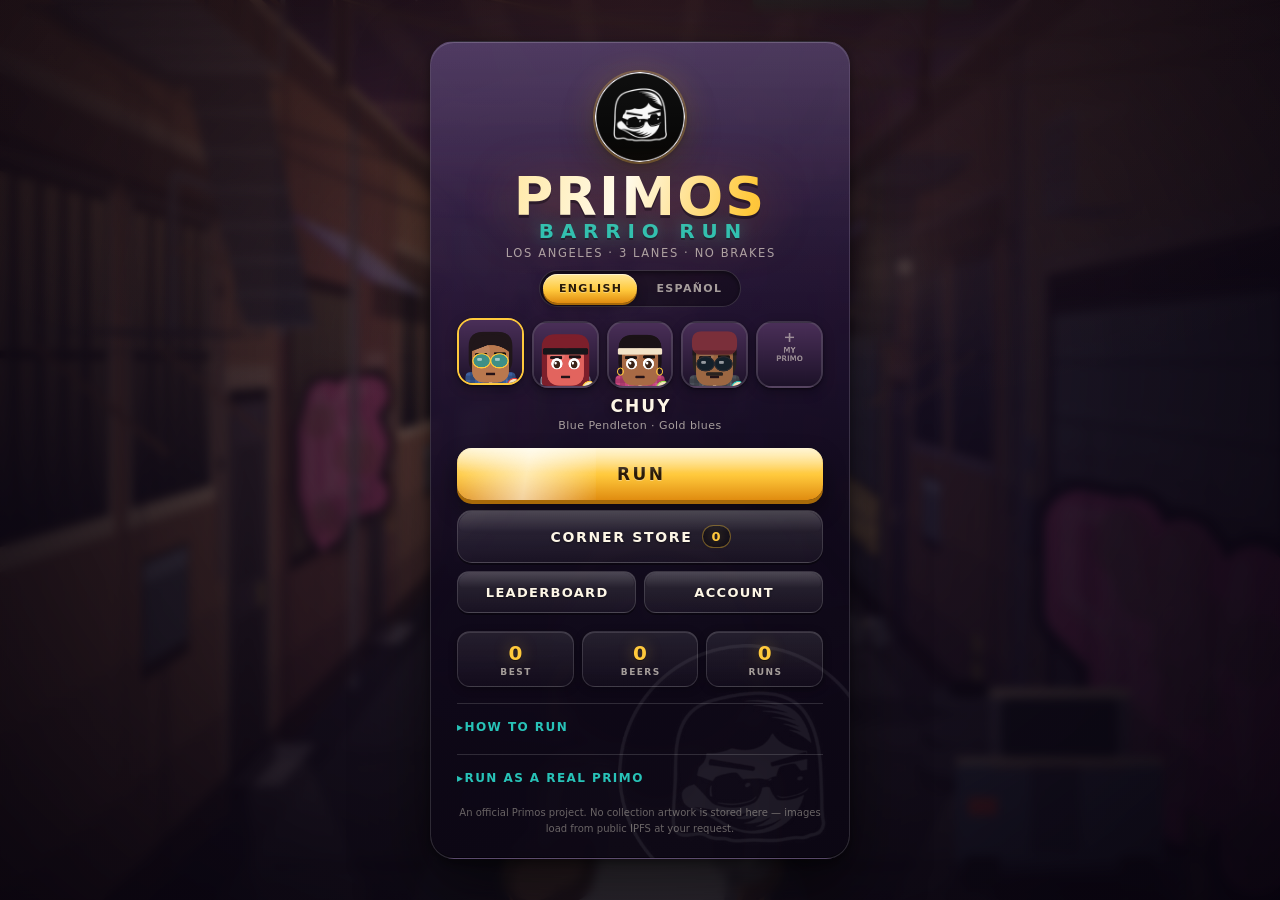
==== index.html @ 24d0d7cd "Your Primo, from behind: real traits, a browser for all 3,069, powerups in the alley The runner neve" ====
<!doctype html>
<html lang="en">
<head>
<meta charset="utf-8">
<meta name="viewport" content="width=device-width, initial-scale=1, viewport-fit=cover, user-scalable=no">
<title>Primos: Barrio Run</title>
<meta name="description" content="An endless run through Los Angeles alleyways. Grab chelas, eat tacos, dodge the checkpoints, outrun ICE.">
<link rel="manifest" href="manifest.json">
<meta name="theme-color" content="#1a1024">
<meta name="apple-mobile-web-app-capable" content="yes">
<meta name="apple-mobile-web-app-status-bar-style" content="black-translucent">
<link rel="apple-touch-icon" href="apple-touch-icon.png">
<link rel="icon" href="favicon.png" sizes="64x64">
<link rel="icon" href="icon-192.png" sizes="192x192">

<!-- Share cards. Absolute URLs on purpose: Slack, Discord, iMessage and X all
     resolve og:image against their own host, not the page's, so a relative path
     silently yields no preview at all. -->
<meta property="og:type" content="website">
<meta property="og:site_name" content="Primos: Barrio Run">
<meta property="og:title" content="Primos: Barrio Run">
<meta property="og:description" content="An endless run through Los Angeles alleyways. Grab chelas, eat tacos, dodge the checkpoints, outrun ICE.">
<meta property="og:url" content="https://corruptfun.github.io/primos-run/">
<meta property="og:image" content="https://corruptfun.github.io/primos-run/icon-512.png">
<meta property="og:image:width" content="512">
<meta property="og:image:height" content="512">
<meta property="og:image:alt" content="The Primos mark — a face in shades and a bandana.">
<meta name="twitter:card" content="summary">
<meta name="twitter:title" content="Primos: Barrio Run">
<meta name="twitter:description" content="An endless run through Los Angeles alleyways. Grab chelas, eat tacos, dodge the checkpoints, outrun ICE.">
<meta name="twitter:image" content="https://corruptfun.github.io/primos-run/icon-512.png">
<link rel="canonical" href="https://corruptfun.github.io/primos-run/">

<link rel="stylesheet" href="css/style.css">
</head>
<body>

<canvas id="stage"></canvas>

<div id="ui">

  <!-- ------------------------------------------------------------- menu -->
  <section id="screen-menu" class="screen">
    <div class="sheet">
      <h1 class="logo">
        <!-- Decorative: the wordmark right below it already says the name. -->
        <span class="logo-mark" aria-hidden="true"></span>
        <span class="logo-top">PRIMOS</span>
        <span class="logo-bot">BARRIO RUN</span>
      </h1>
      <p class="tagline" data-i18n="menu.tagline">Los Angeles · 3 lanes · no brakes</p>

      <!-- Self-labelling on purpose: ENGLISH / ESPAÑOL read the same whichever
           language is live, so the switch never needs translating and a player
           who lands in the wrong one can always read their way back out. -->
      <div class="lang" role="group" aria-label="Language · Idioma">
        <button type="button" data-lang="en" lang="en" aria-pressed="true">ENGLISH</button>
        <button type="button" data-lang="es" lang="es" aria-pressed="false">ESPAÑOL</button>
      </div>

      <div class="crew" id="crew"></div>
      <p class="crew-name" id="crew-name">CHUY</p>
      <p class="crew-tag" id="crew-tag">Pendleton azul · Blues doradas</p>

      <button class="btn btn-primary" id="btn-play" data-i18n="menu.play">RUN</button>

      <!-- The chip is the SPENDABLE wallet, which is deliberately NOT the
           lifetime CHELAS stat below it — see js/wallet.js. -->
      <button class="btn btn-ghost" id="btn-shop">
        <span data-i18n="shop.open">CORNER STORE</span><b class="wallet-chip" data-wallet>0</b>
      </button>

      <div class="row-2">
        <button class="btn btn-ghost btn-small" id="btn-boards" data-i18n="menu.boards">LEADERBOARD</button>
        <button class="btn btn-ghost btn-small" id="btn-account" data-i18n="menu.account">ACCOUNT</button>
      </div>

      <div class="stats">
        <div><b id="stat-best">0</b><span data-i18n="stat.best">BEST</span></div>
        <div><b id="stat-beers">0</b><span data-i18n="stat.chelas">BEERS</span></div>
        <div><b id="stat-runs">0</b><span data-i18n="stat.runs">RUNS</span></div>
      </div>

      <details class="how">
        <summary data-i18n="how.title">How to run</summary>
        <!-- Split into <b> + <span> so the refresh only ever writes
             textContent — no innerHTML anywhere in the language swap. -->
        <ul>
          <li><b data-i18n="how.lane.k">Swipe ← →</b> <span data-i18n="how.lane.v">/ arrows — change lanes</span></li>
          <li><b data-i18n="how.jump.k">Swipe ↑</b> <span data-i18n="how.jump.v">/ space — jump the trash</span></li>
          <li><b data-i18n="how.slide.k">Swipe ↓</b> <span data-i18n="how.slide.v">/ down — duck under the neighbour's laundry</span></li>
          <li><b data-i18n="how.wall.k">Checkpoints and the wall</b> <span data-i18n="how.wall.v">can't be jumped. Never could. Go around.</span></li>
          <li><b data-i18n="how.taco.k">Tacos</b> <span data-i18n="how.taco.v">are fuel. Run out and ICE takes you.</span></li>
        </ul>
      </details>

      <details class="how" id="primo-panel">
        <summary data-i18n="primo.title">Run as a real Primo</summary>
        <p class="hint" data-i18n="primo.hintFind">¿Eres holder? Busca tu número.</p>
        <div class="url-row">
          <!-- 0..3068 — the collection is 3,069 tokens numbered from zero. -->
          <input type="number" id="primo-num" data-i18n-ph="primo.numPh" placeholder="Primo #" min="0" max="3068" inputmode="numeric">
          <button class="btn btn-small" id="btn-num" data-i18n="primo.find">BUSCAR</button>
        </div>

        <!-- Found, not yet claimed: seeing your Primo and taking it are two
             separate taps, so a typo is a look rather than a swap. -->
        <div class="found hidden" id="primo-found">
          <canvas id="primo-preview" width="132" height="132" role="img" aria-label="Primo"></canvas>
          <div class="found-meta">
            <p class="found-num" id="primo-found-num">PRIMO #0</p>
            <p class="found-state" id="primo-found-state"></p>
            <button class="btn btn-small" id="btn-claim" data-i18n="primo.claim">RECLÁMALO</button>
          </div>
        </div>

        <button class="btn btn-ghost btn-small wide" id="btn-random" data-i18n="primo.random">SURPRISE ME</button>

        <p class="hint sep" data-i18n="primo.hintUrl">Holder? Use your own — right-click your Primo on Magic Eden, copy the image address, paste it here.</p>
        <div class="url-row">
          <input type="url" id="primo-url" data-i18n-ph="primo.urlPh" placeholder="Paste an image URL" spellcheck="false">
          <button class="btn btn-small" id="btn-url" data-i18n="primo.load">LOAD</button>
        </div>
        <label class="file-btn">
          <span data-i18n="primo.file">Or choose a file</span>
          <input type="file" id="primo-file" accept="image/*" hidden>
        </label>
        <button class="btn btn-ghost btn-small wide" id="btn-clear-primo" data-i18n="primo.clear">CLEAR</button>
        <p class="hint" id="primo-status"></p>
      </details>

      <p class="fine" data-i18n="menu.fine">An official Primos project. No collection artwork is stored here — images load from public IPFS at your request.</p>
    </div>
  </section>

  <!-- ------------------------------------------------------------ paused -->
  <section id="screen-pause" class="screen hidden">
    <div class="sheet sheet-small">
      <span class="logo-mark mark-sm" aria-hidden="true"></span>
      <h2 data-i18n="pause.title">PAUSED</h2>
      <button class="btn btn-primary" id="btn-resume" data-i18n="pause.resume">KEEP GOING</button>
      <button class="btn btn-ghost" id="btn-help-pause" data-i18n="help.open">HOW TO PLAY</button>
      <button class="btn btn-ghost" id="btn-mute">SONIDO: SÍ</button>
      <button class="btn btn-ghost" id="btn-quit" data-i18n="pause.quit">QUIT TO MENU</button>

      <div class="lang" role="group" aria-label="Language · Idioma">
        <button type="button" data-lang="en" lang="en" aria-pressed="true">ENGLISH</button>
        <button type="button" data-lang="es" lang="es" aria-pressed="false">ESPAÑOL</button>
      </div>
    </div>
  </section>

  <!-- --------------------------------------------------------- game over -->
  <section id="screen-over" class="screen hidden">
    <div class="sheet sheet-small">
      <!-- Replaced by fillGameOver() before this screen is ever shown; here so
           the markup is not empty. Driven through tRaw(), not data-i18n. -->
      <p class="bust" id="over-reason">OF COURSE. ICE.</p>
      <p class="final-label" data-i18n="over.scoreLabel">SCORE</p>
      <p class="final" id="over-score">0</p>
      <p class="pb hidden" id="over-pb" data-i18n="over.pb">NICE! NEW BEST!</p>
      <!-- Today's standing, composed from live state, so js/boards.js writes it
           rather than data-i18n. Stays hidden until the board answers — an empty
           rank line reads as a failure. -->
      <p class="rank-line hidden" id="over-rank"></p>
      <div class="stats">
        <div><b id="over-beers">0</b><span data-i18n="over.chelas">BEERS</span></div>
        <div><b id="over-tacos">0</b><span data-i18n="over.tacos">TACOS</span></div>
        <div><b id="over-dist">0</b><span data-i18n="over.meters">METERS</span></div>
      </div>
      <button class="btn btn-primary" id="btn-again" data-i18n="over.again">RUN AGAIN</button>
      <button class="btn btn-ghost" id="btn-shop-over">
        <span data-i18n="shop.open">CORNER STORE</span><b class="wallet-chip" data-wallet>0</b>
      </button>
      <!-- Here as well as on pause: this sheet is where a new player is sitting
           at the exact moment they want to know what killed them. -->
      <button class="btn btn-ghost" id="btn-help-over" data-i18n="help.open">HOW TO PLAY</button>
      <button class="btn btn-ghost" id="btn-menu" data-i18n="over.menu">MENU</button>
    </div>
  </section>

  <!-- -------------------------------------------------------------- help -->
  <!-- Opened over pause or over game over, and closed straight back to
       whichever it came from — see openHelp() in js/main.js. -->
  <section id="screen-help" class="screen hidden">
    <div class="sheet sheet-small">
      <span class="logo-mark mark-sm" aria-hidden="true"></span>
      <h2 data-i18n="help.title">HOW TO PLAY</h2>

      <ul class="help-list">
        <li><b data-i18n="how.lane.k">Swipe ← →</b> <span data-i18n="how.lane.v">/ arrows — change lanes</span></li>
        <li><b data-i18n="how.jump.k">Swipe ↑</b> <span data-i18n="how.jump.v">/ space — jump the trash</span></li>
        <li><b data-i18n="how.slide.k">Swipe ↓</b> <span data-i18n="how.slide.v">/ down — duck under the neighbour's laundry</span></li>
        <li><b data-i18n="help.tap.k">Tap anywhere</b> <span data-i18n="help.tap.v">— jump. Same as swiping up.</span></li>
        <li><b data-i18n="how.taco.k">Tacos</b> <span data-i18n="how.taco.v">are fuel. Run out and ICE takes you.</span></li>
      </ul>

      <div class="help-rule">
        <p class="help-rule-tag" data-i18n="help.rule.tag">THE ONE THAT GETS YOU</p>
        <p class="help-rule-title" data-i18n="help.rule.title">THESE DO NOT GET JUMPED</p>
        <p class="help-rule-body" data-i18n="help.rule.body">Checkpoints, the wall, the ICE cruiser. Every one of them is taller than your jump, and always has been. Jumping one is a hit, every single time. Change lanes instead.</p>
      </div>

      <button class="btn btn-primary" id="btn-help-back" data-i18n="help.back">GOT IT</button>
    </div>
  </section>

  <!-- ---------------------------------------------------------- continue -->
  <!-- Shown INSTEAD of game over when La Migra catches you. Everything with
       an id is filled by js/tiendita.js — the price moves with the run. -->
  <section id="screen-continue" class="screen hidden">
    <div class="sheet sheet-small">
      <p class="cont-kicker" data-i18n="cont.kicker">ICE HAS YOU</p>
      <h2 data-i18n="cont.title">KEEP RUNNING</h2>
      <p class="cont-body" data-i18n="cont.body">Corrupt pulls up in the lowrider and leaves the door open. He is not doing it for free, and he is not doing it twice for the same price.</p>
      <p class="cont-caption" data-i18n="cont.keeps">YOU KEEP ALL OF IT</p>
      <div class="stats cont-keep" id="cont-keep"></div>
      <div class="stats cont-price" id="cont-price"></div>
      <button class="btn btn-primary" id="btn-continue">PÁGALE</button>
      <p class="cont-short hidden" id="cont-short"></p>
      <button class="btn btn-ghost hidden" id="btn-cont-shop" data-i18n="shop.open">CORNER STORE</button>
      <button class="btn btn-ghost" id="btn-cont-no" data-i18n="cont.no">NAH — I'M DONE</button>
    </div>
  </section>

  <!-- ------------------------------------------------------- la tiendita -->
  <section id="screen-shop" class="screen hidden">
    <div class="sheet">
      <span class="logo-mark mark-sm" aria-hidden="true"></span>
      <p class="shop-kicker" data-i18n="shop.kicker">CORRUPT RUNS THE COUNTER</p>
      <h2 data-i18n="shop.open">CORNER STORE</h2>
      <p class="shop-blurb" data-i18n="shop.blurb">Corrupt keeps the good stuff behind the counter. Beers only — he does not take cards.</p>
      <div class="shop-wallet">
        <span data-i18n="shop.wallet">YOUR BEERS</span><b data-wallet>0</b>
      </div>
      <div class="shop-list" id="shop-list"></div>
      <p class="shop-note" id="shop-note"></p>
      <button class="btn btn-primary" id="btn-shop-back" data-i18n="shop.back">BACK TO IT</button>
    </div>
  </section>

  <!-- -------------------------------------------------------- the board -->
  <!-- Two boards, one list. Populated by js/boards.js; every failure state
       (signed out, unconfigured, offline, genuinely empty) renders the same
       invitation rather than an error. -->
  <section id="screen-boards" class="screen hidden">
    <div class="sheet sheet-small">
      <h2 data-i18n="board.title">LEADERBOARD</h2>
      <div class="tabs" role="tablist">
        <button class="tab on" id="tab-daily" role="tab" aria-selected="true" data-i18n="board.daily">TODAY</button>
        <button class="tab" id="tab-weekly" role="tab" aria-selected="false" data-i18n="board.weekly">WEEK</button>
      </div>
      <p class="board-key" id="board-key"></p>
      <ol class="board" id="board-list"></ol>
      <!-- Explains the continue mark, and only appears when a row carries one.
           Written by js/boards.js, so no data-i18n here. -->
      <p class="board-note hidden" id="board-note"></p>
      <p class="board-me hidden" id="board-me"></p>
      <button class="btn btn-ghost" id="btn-boards-back" data-i18n="board.back">BACK</button>
    </div>
  </section>

  <!-- ------------------------------------------------- the primo browser -->
  <!-- Every one of the 3,069, scrollable. The `+ MY PRIMO` tile on the menu
       used to select an EMPTY slot, which silently ran you as the hand-drawn
       stand-in — the plus promised a picker that did not exist.

       No artwork is bundled: the grid holds 3,069 empty tiles and an
       IntersectionObserver points each one at a public IPFS gateway only when it
       scrolls near the viewport. js/primo-browser.js owns all of it. -->
  <section id="screen-primos" class="screen hidden">
    <div class="sheet sheet-wide">
      <h2 data-i18n="browse.title">PICK YOUR PRIMO</h2>
      <p class="hint" data-i18n="browse.copy"></p>
      <div class="url-row">
        <input type="number" id="browse-num" min="0" max="3068" inputmode="numeric"
               data-i18n-ph="browse.jumpPh" placeholder="Jump to #" spellcheck="false">
        <button class="btn btn-small" id="btn-browse-jump" data-i18n="browse.jump">GO</button>
      </div>
      <div class="primo-grid" id="browse-grid"></div>
      <!-- The chosen one, and the only control that writes anything. -->
      <div class="browse-pick hidden" id="browse-pick">
        <canvas id="browse-preview" width="132" height="132" role="img" aria-label="Primo"></canvas>
        <div class="found-meta">
          <p class="found-num" id="browse-num-label">PRIMO #0</p>
          <p class="found-state" id="browse-state"></p>
          <button class="btn btn-small" id="btn-browse-use" data-i18n="browse.use">RUN AS THIS ONE</button>
        </div>
      </div>
      <p class="hint" id="browse-status"></p>
      <button class="btn btn-ghost" id="btn-browse-back" data-i18n="browse.back">BACK</button>
    </div>
  </section>

  <!-- ------------------------------------------------------- the account -->
  <!-- Sign-in, runner name and device backup. The backup block works with no
       account at all, so this screen is useful even before the cloud is
       configured — which is the state the game ships in. -->
  <section id="screen-account" class="screen hidden">
    <div class="sheet sheet-small">
      <h2 data-i18n="acct.title">ACCOUNT</h2>

      <div id="acct-auth"></div>

      <div id="acct-name" class="hidden">
        <p class="sec" data-i18n="acct.nameTitle">Runner name</p>
        <p class="hint" id="name-copy"></p>
        <div class="url-row">
          <input type="text" id="name-input" maxlength="24" autocomplete="off"
                 data-i18n-ph="acct.namePh" aria-label="Runner name">
          <button class="btn btn-small" id="btn-name" data-i18n="acct.nameSave">SAVE</button>
        </div>
        <p class="hint" id="name-preview"></p>
      </div>

      <!-- Invites. Hidden unless the cloud is configured AND the player is signed
           in — a code is minted against an account, so there is nothing honest to
           show a signed-out player. js/account.js owns the visibility. -->
      <div id="acct-invite" class="hidden">
        <p class="sec sep" data-i18n="invite.title">Invite a friend</p>
        <p class="hint" id="invite-copy"></p>
        <div class="url-row">
          <input type="text" id="invite-link" readonly spellcheck="false"
                 aria-label="Your invite link">
          <button class="btn btn-small" id="btn-invite-copy" data-i18n="invite.copy">COPY</button>
        </div>
        <!-- Unhidden by js/account.js only where navigator.share exists, which is
             most phones and almost no desktops. -->
        <button class="btn btn-ghost btn-small wide hidden" id="btn-invite-share"
                data-i18n="invite.share">SHARE</button>
        <p class="hint" id="invite-stats"></p>
        <button class="btn btn-primary wide hidden" id="btn-invite-claim"></button>
      </div>

      <p class="sec sep" data-i18n="acct.backupTitle">Backup on this device</p>
      <p class="hint" data-i18n="acct.backupCopy"></p>
      <button class="btn btn-ghost btn-small wide" id="btn-backup-file" data-i18n="acct.backupFile">DOWNLOAD BACKUP</button>
      <button class="btn btn-ghost btn-small wide" id="btn-backup-copy" data-i18n="acct.backupCode">COPY CODE</button>
      <textarea id="backup-out" class="backup-out hidden" readonly rows="3"></textarea>
      <label class="file-btn">
        <span data-i18n="acct.restoreFile">Restore from a file</span>
        <input type="file" id="restore-file" accept="text/plain,.txt" hidden>
      </label>
      <div class="url-row">
        <input type="text" id="restore-code" data-i18n-ph="acct.restorePh" spellcheck="false">
        <button class="btn btn-small" id="btn-restore" data-i18n="acct.restore">LOAD</button>
      </div>
      <!-- Anonymous gameplay stats. It sits here, next to the other decisions
           about what leaves this device, because a privacy control the player
           cannot find is not a control. Checked = on, so the label reads as the
           thing being allowed rather than as a double negative. -->
      <p class="sec sep" data-i18n="acct.statsTitle">Gameplay stats</p>
      <p class="hint" data-i18n="acct.statsCopy"></p>
      <label class="opt-row">
        <input type="checkbox" id="acct-analytics" checked>
        <span data-i18n="acct.statsLabel">Share anonymous gameplay stats</span>
      </label>

      <p class="hint" id="acct-status"></p>

      <button class="btn btn-ghost" id="btn-account-back" data-i18n="acct.back">BACK</button>
    </div>
  </section>

</div>

<script src="pwa-register.js" defer></script>
<script type="module" src="js/main.js"></script>
</body>
</html>
---- css/style.css ----
:root {
  --ink: #fdf6e6;
  --ink-dim: rgba(253, 246, 230, 0.62);
  --ink-faint: rgba(253, 246, 230, 0.38);
  --gold: #ffc93c;
  --gold-hi: #ffe89a;
  --gold-lo: #e08c10;
  --gold-deep: #a86a09;
  --pink: #ff4d9d;
  --teal: #28c3b8;
  --lime: #9ee34f;
  --red: #ff6b6b;
  --bg: #1a1024;
  --panel: rgba(20, 12, 30, 0.86);
  --line: rgba(255, 255, 255, 0.14);
  --line-hi: rgba(255, 255, 255, 0.26);
  --safe-t: env(safe-area-inset-top, 0px);
  --safe-b: env(safe-area-inset-bottom, 0px);

  /* One shadow language: a tight contact shadow plus a wide ambient one. */
  --lift-1: 0 1px 2px rgba(0, 0, 0, 0.4), 0 4px 12px rgba(0, 0, 0, 0.3);
  --lift-2: 0 2px 6px rgba(0, 0, 0, 0.45), 0 14px 34px rgba(0, 0, 0, 0.45);
  --lift-3: 0 4px 10px rgba(0, 0, 0, 0.4), 0 28px 70px rgba(0, 0, 0, 0.62);
  --ease-out: cubic-bezier(0.22, 0.8, 0.28, 1);
  --ease-back: cubic-bezier(0.18, 1.28, 0.36, 1);
}

* { box-sizing: border-box; }

html, body {
  margin: 0;
  padding: 0;
  height: 100%;
  overflow: hidden;
  background: var(--bg);
  color: var(--ink);
  font-family: ui-rounded, "SF Pro Rounded", system-ui, -apple-system, "Segoe UI", sans-serif;
  -webkit-font-smoothing: antialiased;
  -webkit-tap-highlight-color: transparent;
  overscroll-behavior: none;
  touch-action: none;
}

#stage {
  position: fixed;
  inset: 0;
  width: 100%;
  height: 100%;
  display: block;
  touch-action: none;
}

#ui {
  position: fixed;
  inset: 0;
  display: flex;
  align-items: center;
  justify-content: center;
  pointer-events: none;
}

/* ---------------------------------------------------------------- screens */

.screen {
  position: absolute;
  inset: 0;
  display: flex;
  align-items: center;
  justify-content: center;
  padding: calc(var(--safe-t) + 14px) 14px calc(var(--safe-b) + 14px);
  /* Warm rim at the edges so the sunset still bleeds around the sheet. */
  background:
    radial-gradient(120% 80% at 50% 0%, rgba(255, 140, 60, 0.10), transparent 60%),
    radial-gradient(ellipse at 50% 40%, rgba(26, 16, 36, 0.5), rgba(8, 4, 14, 0.94));
  backdrop-filter: blur(5px) saturate(0.85);
  -webkit-backdrop-filter: blur(5px) saturate(0.85);
  pointer-events: auto;
  overflow-y: auto;
  overscroll-behavior: contain;
  touch-action: pan-y;
  animation: fade 0.26s ease both;
}

.screen.hidden { display: none; }

/* `.hidden` is a UTILITY, and until this rule existed it was not one: hiding was
   written per element (`.found.hidden`, `#acct-name.hidden`, `.pb.hidden`, …)
   and any element whose selector nobody remembered to add simply stayed on
   screen with the class doing nothing. That is how a signed-out player on a
   cloud-configured build got an INVITE A FRIEND block, an empty invite field
   and a completely blank gold button — js/account.js was hiding all three
   correctly and the stylesheet had no rule for any of them.

   !important because the class has to beat whatever display the element's own
   rule sets (`.btn` is display:block, `.url-row` is flex) regardless of where
   that rule sits in the file. The specific rules below are now redundant but
   harmless; this is the one that has to be true. */
.hidden { display: none !important; }

.screen::-webkit-scrollbar { width: 5px; }
.screen::-webkit-scrollbar-thumb {
  background: rgba(255, 255, 255, 0.16);
  border-radius: 3px;
}

@keyframes fade { from { opacity: 0; } to { opacity: 1; } }

@keyframes sheet-in {
  from { opacity: 0; transform: translateY(20px) scale(0.94); }
  to { opacity: 1; transform: none; }
}

@keyframes rise {
  from { opacity: 0; transform: translateY(10px); }
  to { opacity: 1; transform: none; }
}

/* ------------------------------------------------------------------ sheet */

.sheet {
  position: relative;
  /* Explicit stacking context: the brand ghost below sits at z-index -1 and
     blends, and neither should reach past the sheet. */
  isolation: isolate;
  width: min(420px, 100%);
  border: 1px solid var(--line);
  border-radius: 24px;
  padding: 24px 20px 20px;
  text-align: center;
  margin: auto;
  background:
    linear-gradient(180deg, rgba(255, 255, 255, 0.06), rgba(255, 255, 255, 0) 34%),
    linear-gradient(170deg, rgba(58, 34, 82, 0.9), rgba(16, 9, 26, 0.94) 62%, rgba(12, 7, 20, 0.95));
  box-shadow:
    var(--lift-3),
    inset 0 1px 0 rgba(255, 255, 255, 0.18),
    inset 0 -1px 0 rgba(0, 0, 0, 0.5);
  animation: sheet-in 0.42s var(--ease-back) both;
}

/* Glass sheen across the top edge — sits above content but is nearly invisible. */
.sheet::before {
  content: "";
  position: absolute;
  inset: 0;
  border-radius: inherit;
  pointer-events: none;
  background: linear-gradient(180deg, rgba(255, 255, 255, 0.07), transparent 22%);
}

/* Oversized brand mark bleeding off the bottom-right corner. `screen` drops
   the art's black disc to nothing and lifts only the face out of the panel, so
   this needs no second asset — and where the blend mode is unsupported it
   degrades to a barely-there dark vignette rather than a black blob.
   z-index -1 keeps it above the sheet's own gradients but under every word. */
.sheet::after {
  content: "";
  position: absolute;
  inset: 0;
  z-index: -1;
  border-radius: inherit;
  pointer-events: none;
  background-image: url("../art/primos-logo.png");
  background-repeat: no-repeat;
  background-position: 118% 108%;
  background-size: 62%;
  mix-blend-mode: screen;
  /* Kept this low because body copy sits on top of it. Screen over a near-black
     panel turns each percent into ~2.4 levels of lift, so 0.065 is already a
     readable ghost — going louder starts eating the .fine print. */
  opacity: 0.065;
}

.sheet-small { width: min(340px, 100%); }
.sheet-wide { width: min(560px, 100%); }

/* ------------------------------------------------------- the primo browser */

/* A fixed row height is load bearing: js/primo-browser.js works out which tiles
   are near the viewport from scrollTop, and it can only do that if every row is
   the same height. Change the tile size here and change TILE there. */
.primo-grid {
  position: relative;
  display: grid;
  grid-template-columns: repeat(auto-fill, minmax(62px, 1fr));
  gap: 6px;
  max-height: min(46vh, 380px);
  overflow-y: auto;
  overscroll-behavior: contain;
  margin: 10px 0 4px;
  padding: 4px;
  border-radius: 14px;
  background: rgba(0, 0, 0, 0.28);
  box-shadow: inset 0 2px 8px rgba(0, 0, 0, 0.45);
  /* The grid scrolls; the page behind it must not rubber-band with it. */
  -webkit-overflow-scrolling: touch;
}

.primo-tile {
  position: relative;
  aspect-ratio: 1;
  padding: 0;
  border: 1px solid var(--line);
  border-radius: 10px;
  /* Held until the art lands, so the grid never reflows as images arrive. */
  background: linear-gradient(180deg, #3a2a46, #1d1229);
  overflow: hidden;
  cursor: pointer;
  /* Tiles outnumber every other element on screen by two orders of magnitude.
     No transition, no shadow: 3,069 of either is a scroll that judders. */
  transition: none;
}

.primo-tile img {
  display: block;
  width: 100%;
  height: 100%;
  object-fit: cover;
  opacity: 0;
  transition: opacity 0.18s ease;
}

.primo-tile img.in { opacity: 1; }

.primo-tile.on {
  border-color: var(--gold);
  box-shadow: 0 0 0 2px var(--gold), 0 0 14px rgba(255, 201, 60, 0.5);
}

/* The number, bottom-left, so a tile still identifies itself before its art
   arrives — and after, since scrolling 3,069 faces is otherwise unnavigable. */
.primo-tile b {
  position: absolute;
  left: 0;
  right: 0;
  bottom: 0;
  padding: 1px 0 2px;
  background: linear-gradient(180deg, transparent, rgba(8, 4, 14, 0.82));
  font-size: 9px;
  font-weight: 800;
  color: rgba(253, 246, 230, 0.8);
  text-align: center;
  pointer-events: none;
}

.browse-pick {
  display: flex;
  gap: 12px;
  align-items: center;
  margin: 10px 0 4px;
  padding: 10px;
  border: 1px solid var(--line);
  border-radius: 14px;
  background: rgba(0, 0, 0, 0.3);
}

.browse-pick canvas {
  flex: 0 0 74px;
  width: 74px;
  height: 74px;
  border-radius: 13px;
  border: 2px solid var(--gold);
  background: #1d1229;
}

/* The small sheets carry headlines, not paragraphs, so the ghost can push. */
.sheet-small::after {
  background-position: 122% 118%;
  background-size: 78%;
  opacity: 0.085;
}

#screen-pause .sheet { animation-duration: 0.3s; }

/* ------------------------------------------------------------------ logo */

.logo {
  margin: 2px 0 6px;
  line-height: 0.86;
  display: flex;
  flex-direction: column;
  align-items: center;
  gap: 3px;
}

/* The mark, sat above the wordmark like a crest. The art already IS a black
   disc edge to edge, so a 50% radius hugs it exactly and the ring + glow can
   be pure box-shadow — no plate, no second asset, no clipping mask. */
.logo-mark {
  display: block;
  width: 78px;
  height: 78px;
  margin: 0 auto 9px;
  border-radius: 50%;
  background-image: url("../art/primos-logo.png");
  background-repeat: no-repeat;
  background-position: center;
  background-size: 100% 100%;
  box-shadow:
    0 0 0 2px rgba(255, 201, 60, 0.26),
    0 0 34px rgba(255, 201, 60, 0.2),
    var(--lift-2);
  animation: mark-float 6s ease-in-out infinite;
}

/* Transform-only, so it never costs a layout — same rule as the button sweep. */
@keyframes mark-float {
  0%, 100% { transform: translateY(0) scale(1); }
  50% { transform: translateY(-3px) scale(1.02); }
}

/* Pause sheet: same crest, smaller and still. A paused screen should settle. */
.mark-sm {
  width: 46px;
  height: 46px;
  margin-bottom: 14px;
  box-shadow: 0 0 0 2px rgba(255, 201, 60, 0.2), var(--lift-1);
  animation: none;
}

.logo-top {
  font-size: clamp(38px, 13vw, 54px);
  font-weight: 900;
  letter-spacing: 0.04em;
  background: linear-gradient(105deg,
    #ffe9a8 0%, #fffaea 16%, var(--gold) 34%, #e0761f 56%, var(--gold) 74%, #ffe9a8 100%);
  background-size: 280% 100%;
  -webkit-background-clip: text;
  background-clip: text;
  color: transparent;
  filter:
    drop-shadow(0 3px 0 rgba(0, 0, 0, 0.32))
    drop-shadow(0 10px 26px rgba(255, 138, 30, 0.3));
  animation: logo-sheen 7s linear infinite;
}

@keyframes logo-sheen { to { background-position: -280% 0; } }

.logo-bot {
  font-size: clamp(15px, 5vw, 20px);
  font-weight: 800;
  letter-spacing: 0.34em;
  color: var(--teal);
  padding-left: 0.34em;
  text-shadow: 0 0 18px rgba(40, 195, 184, 0.45), 0 2px 0 rgba(0, 0, 0, 0.35);
}

.tagline {
  /* 10px not 16: the language switch now sits between this and the crew and
     carries the rest of the gap itself. */
  margin: 0 0 10px;
  font-size: 11.5px;
  letter-spacing: 0.14em;
  text-indent: 0.14em;
  color: var(--ink-dim);
  text-transform: uppercase;
}

/* ------------------------------------------------------------------ crew */

.crew {
  display: flex;
  gap: 8px;
  justify-content: center;
  /* No wrap: the crew shrinks to one row rather than orphaning a tile. */
  flex-wrap: nowrap;
  margin-bottom: 8px;
}

.crew canvas {
  flex: 0 1 62px;
  min-width: 0;
  height: auto;
  aspect-ratio: 1;
  border-radius: 16px;
  border: 2px solid var(--line);
  background: linear-gradient(180deg, #3a2547, #1d1229);
  box-shadow: var(--lift-1), inset 0 1px 0 rgba(255, 255, 255, 0.14);
  cursor: pointer;
  transition:
    transform 0.16s var(--ease-back),
    border-color 0.16s ease,
    box-shadow 0.16s ease;
}

.crew canvas:hover { transform: translateY(-3px) scale(1.03); }
.crew canvas:active { transform: translateY(0) scale(0.96); transition-duration: 0.06s; }

.crew canvas.on {
  border-color: var(--gold);
  transform: translateY(-3px);
  animation: crew-ring 2.2s ease-in-out infinite;
}

@keyframes crew-ring {
  0%, 100% { box-shadow: 0 0 0 3px rgba(255, 201, 60, 0.24), var(--lift-2), inset 0 1px 0 rgba(255, 255, 255, 0.14); }
  50% { box-shadow: 0 0 0 6px rgba(255, 201, 60, 0.1), var(--lift-2), inset 0 1px 0 rgba(255, 255, 255, 0.14); }
}

.crew-name {
  margin: 8px 0 0;
  font-weight: 900;
  font-size: 17px;
  letter-spacing: 0.12em;
  text-indent: 0.12em;
  text-shadow: 0 2px 6px rgba(0, 0, 0, 0.5);
}

.crew-tag {
  margin: 3px 0 16px;
  font-size: 11px;
  color: var(--ink-dim);
  letter-spacing: 0.04em;
}

/* --------------------------------------------------------------- buttons */

.btn {
  position: relative;
  overflow: hidden;
  display: block;
  width: 100%;
  min-height: 52px;
  margin: 10px 0 0;
  padding: 14px 18px;
  border: none;
  border-radius: 15px;
  font: inherit;
  font-weight: 900;
  font-size: 17px;
  letter-spacing: 0.14em;
  text-indent: 0.14em;
  color: #2a1a08;
  text-shadow: 0 1px 0 rgba(255, 255, 255, 0.35);
  background: linear-gradient(180deg, var(--gold-hi), var(--gold) 52%, var(--gold-lo));
  /* Chunky bottom lip = the button has a body to press into. */
  box-shadow:
    0 4px 0 var(--gold-deep),
    0 10px 22px rgba(0, 0, 0, 0.45),
    inset 0 1px 0 rgba(255, 255, 255, 0.6);
  cursor: pointer;
  user-select: none;
  -webkit-user-select: none;
  touch-action: manipulation;
  transition: transform 0.09s var(--ease-out), box-shadow 0.09s var(--ease-out), filter 0.16s ease;
}

.btn::after {                      /* top gloss */
  content: "";
  position: absolute;
  inset: 1px 1px 52%;
  border-radius: 14px 14px 7px 7px;
  background: linear-gradient(180deg, rgba(255, 255, 255, 0.55), rgba(255, 255, 255, 0));
  pointer-events: none;
}

.btn:hover { filter: brightness(1.05); }

.btn:active {
  transform: translateY(4px);
  box-shadow:
    0 0 0 var(--gold-deep),
    0 4px 10px rgba(0, 0, 0, 0.45),
    inset 0 1px 0 rgba(255, 255, 255, 0.4);
}

.btn:focus-visible {
  outline: 3px solid rgba(255, 255, 255, 0.75);
  outline-offset: 3px;
}

/* Slow attract sweep so the main call to action never looks dead. */
.btn-primary::before {
  content: "";
  position: absolute;
  top: -60%;
  bottom: -60%;
  left: 0;
  width: 38%;
  background: linear-gradient(100deg, transparent, rgba(255, 255, 255, 0.6), transparent);
  pointer-events: none;
  will-change: transform;
  animation: sweep 4.2s ease-in-out 1.2s infinite;
}

/* Transform-only so the sweep never triggers layout. */
@keyframes sweep {
  0% { transform: translateX(-180%) skewX(-18deg); }
  32%, 100% { transform: translateX(330%) skewX(-18deg); }
}

.btn-ghost {
  color: var(--ink);
  background: linear-gradient(180deg, rgba(255, 255, 255, 0.12), rgba(255, 255, 255, 0.04));
  border: 1px solid var(--line);
  text-shadow: 0 1px 2px rgba(0, 0, 0, 0.5);
  box-shadow: 0 2px 0 rgba(0, 0, 0, 0.35), inset 0 1px 0 rgba(255, 255, 255, 0.14);
  font-size: 14px;
  min-height: 46px;
  letter-spacing: 0.12em;
  text-indent: 0.12em;
}

.btn-ghost::after { inset: 1px 1px 60%; background: linear-gradient(180deg, rgba(255, 255, 255, 0.14), transparent); }
.btn-ghost::before { display: none; }

.btn-ghost:active {
  transform: translateY(2px);
  box-shadow: 0 0 0 rgba(0, 0, 0, 0.35), inset 0 2px 6px rgba(0, 0, 0, 0.35);
}

.btn-small {
  width: auto;
  min-height: 42px;
  padding: 10px 16px;
  font-size: 13px;
  letter-spacing: 0.1em;
  text-indent: 0.1em;
  margin: 0;
  border-radius: 12px;
}

.btn-small::after { border-radius: 11px 11px 6px 6px; }

/* -------------------------------------------------------------- language */

/* Segmented switch, sat high on the sheet where it cannot be missed — but
   built one step DOWN the hierarchy from CORRE on purpose: the recessed well
   is the same one the URL inputs use, so it reads as a setting rather than a
   second call to action, and only the live half wears the gold.

   Inline-flex, so the sheet's own text-align: center does the centring. */
.lang {
  display: inline-flex;
  gap: 3px;
  margin: 0 0 14px;
  padding: 3px;
  border-radius: 999px;
  border: 1px solid var(--line);
  background: rgba(0, 0, 0, 0.34);
  box-shadow: inset 0 2px 5px rgba(0, 0, 0, 0.42);
}

.lang button {
  appearance: none;
  -webkit-appearance: none;
  margin: 0;
  padding: 8px 15px;
  border: none;
  border-radius: 999px;
  font: inherit;
  font-size: 11px;
  font-weight: 900;
  letter-spacing: 0.12em;
  text-indent: 0.12em;
  color: var(--ink-dim);
  background: transparent;
  cursor: pointer;
  user-select: none;
  -webkit-user-select: none;
  touch-action: manipulation;
  transition:
    color 0.16s ease,
    background 0.22s var(--ease-out),
    box-shadow 0.22s var(--ease-out),
    transform 0.09s var(--ease-out);
}

.lang button:hover { color: var(--ink); }
.lang button:active { transform: translateY(1px); }

.lang button:focus-visible {
  outline: 2px solid rgba(255, 255, 255, 0.75);
  outline-offset: 2px;
}

/* Same gold body and bottom lip as .btn, shrunk — one shadow language. */
.lang button[aria-pressed="true"] {
  color: #2a1a08;
  text-shadow: 0 1px 0 rgba(255, 255, 255, 0.35);
  background: linear-gradient(180deg, var(--gold-hi), var(--gold) 55%, var(--gold-lo));
  box-shadow:
    0 2px 0 var(--gold-deep),
    var(--lift-1),
    inset 0 1px 0 rgba(255, 255, 255, 0.55);
}

/* On the pause sheet it is the last thing in the stack, under the buttons. */
#screen-pause .lang { margin: 14px 0 0; }

/* ----------------------------------------------------------------- stats */

.stats {
  display: flex;
  justify-content: center;
  gap: 8px;
  margin: 18px 0 4px;
}

.stats > div {
  flex: 1;
  min-width: 0;
  background: linear-gradient(180deg, rgba(255, 255, 255, 0.09), rgba(255, 255, 255, 0.02));
  border: 1px solid var(--line);
  border-radius: 13px;
  padding: 10px 4px 9px;
  box-shadow: inset 0 1px 0 rgba(255, 255, 255, 0.12), 0 2px 8px rgba(0, 0, 0, 0.3);
}

.stats b {
  display: block;
  font-size: 20px;
  font-weight: 900;
  line-height: 1.1;
  color: var(--gold);
  text-shadow: 0 1px 0 rgba(0, 0, 0, 0.4), 0 0 16px rgba(255, 201, 60, 0.35);
  font-variant-numeric: tabular-nums;
}

.stats span {
  display: block;
  font-size: 9px;
  font-weight: 700;
  letter-spacing: 0.16em;
  text-indent: 0.16em;
  color: var(--ink-dim);
  margin-top: 3px;
}

/* ------------------------------------------------------------------ how */

.how {
  margin-top: 16px;
  text-align: left;
  border-top: 1px solid var(--line);
  padding-top: 12px;
}

.how summary {
  cursor: pointer;
  font-size: 12px;
  font-weight: 800;
  letter-spacing: 0.12em;
  color: var(--teal);
  text-transform: uppercase;
  list-style: none;
  padding: 4px 0;
  transition: color 0.16s ease, letter-spacing 0.2s ease;
  user-select: none;
  -webkit-user-select: none;
}

.how summary:hover { color: #5ee2d8; }
.how summary:focus-visible { outline: 2px solid var(--teal); outline-offset: 3px; border-radius: 6px; }

.how summary::-webkit-details-marker { display: none; }
.how summary::before { content: "▸ "; display: inline-block; transition: transform 0.2s var(--ease-out); }
.how[open] summary::before { content: "▾ "; }

.how[open] ul, .how[open] .hint, .how[open] .url-row,
.how[open] .file-btn, .how[open] .btn { animation: rise 0.28s var(--ease-out) backwards; }

.how ul {
  margin: 10px 0 2px;
  padding-left: 18px;
  font-size: 12.5px;
  line-height: 1.7;
  color: var(--ink-dim);
}

.how ul li { padding-left: 2px; }
.how ul li::marker { color: rgba(255, 201, 60, 0.55); }
.how ul b { color: var(--ink); font-weight: 800; }

.hint {
  font-size: 11.5px;
  color: var(--ink-dim);
  line-height: 1.55;
  margin: 10px 0;
}

/* The top margin is load bearing, not taste. `.btn` paints a 4px solid lip and
   a 22px blur BELOW its border box, and box-shadow reserves no layout space —
   so a following element with no top margin of its own lands inside the lip and
   the button appears to sit on top of it. This one follows COPY CODE on the
   ACCOUNT screen, where it did exactly that. Same reason `.sec` carries one. */
.file-btn {
  display: inline-block;
  margin-top: 10px;
  padding: 10px 16px;
  border-radius: 11px;
  background: linear-gradient(180deg, rgba(255, 255, 255, 0.1), rgba(255, 255, 255, 0.03));
  border: 1px solid var(--line);
  box-shadow: inset 0 1px 0 rgba(255, 255, 255, 0.12);
  font-size: 13px;
  font-weight: 700;
  cursor: pointer;
  transition: transform 0.1s var(--ease-out), border-color 0.16s ease;
}

.file-btn:hover { border-color: var(--line-hi); }
.file-btn:active { transform: translateY(2px); }

/* The gameplay-stats opt-out on ACCOUNT. A whole-row label so the tap target is
   the sentence and not just the 16px box — this is a privacy control, and one
   that is fiddly to hit on a phone is one that does not really exist. */
.opt-row {
  display: flex;
  align-items: center;
  gap: 10px;
  margin-top: 10px;
  padding: 10px 12px;
  border-radius: 11px;
  border: 1px solid var(--line);
  background: rgba(255, 255, 255, 0.03);
  font-size: 13px;
  cursor: pointer;
}
.opt-row:hover { border-color: var(--line-hi); }
.opt-row input { width: 17px; height: 17px; accent-color: var(--gold, #ffc93c); flex: none; }

.url-row {
  display: flex;
  gap: 6px;
  margin: 10px 0;
}

.url-row input {
  flex: 1;
  min-width: 0;
  padding: 11px 12px;
  border-radius: 11px;
  border: 1px solid var(--line);
  background: rgba(0, 0, 0, 0.34);
  box-shadow: inset 0 2px 5px rgba(0, 0, 0, 0.4);
  color: var(--ink);
  font: inherit;
  font-size: 13px;
  transition: border-color 0.16s ease, box-shadow 0.16s ease;
}

.url-row input:focus {
  outline: none;
  border-color: rgba(255, 201, 60, 0.7);
  box-shadow: inset 0 2px 5px rgba(0, 0, 0, 0.4), 0 0 0 3px rgba(255, 201, 60, 0.18);
}

.url-row input::placeholder { color: var(--ink-faint); }

.btn.wide { width: 100%; margin: 8px 0 0; }

.hint.sep {
  margin-top: 16px;
  padding-top: 14px;
  border-top: 1px solid var(--line);
}

/* number input without the spinner arrows */
#primo-num::-webkit-outer-spin-button,
#primo-num::-webkit-inner-spin-button { -webkit-appearance: none; margin: 0; }
#primo-num { -moz-appearance: textfield; appearance: textfield; }

/* ------------------------------------------------- found & claim a Primo */

/* The card between searching and claiming: the art you asked for, its number,
   and whether it is actually yours to take. Sits inside #primo-panel. */
.found {
  display: flex;
  gap: 12px;
  align-items: center;
  margin: 12px 0 4px;
  padding: 10px;
  border-radius: 14px;
  border: 1px solid var(--line);
  background: linear-gradient(180deg, rgba(255, 255, 255, 0.07), rgba(255, 255, 255, 0.02));
  box-shadow: var(--lift-1), inset 0 1px 0 rgba(255, 255, 255, 0.1);
  animation: rise 0.28s var(--ease-out) both;
}

.found.hidden { display: none; }

.found canvas {
  flex: 0 0 74px;
  width: 74px;
  height: 74px;
  border-radius: 13px;
  border: 2px solid var(--gold);
  background: linear-gradient(180deg, #3a2547, #1d1229);
  box-shadow: 0 0 0 3px rgba(255, 201, 60, 0.16), var(--lift-1);
}

/* min-width: 0 so a long holder handle wraps instead of shoving the art out
   of the sheet — the flex default would let this track overflow. */
.found-meta {
  flex: 1;
  min-width: 0;
  text-align: left;
}

.found-num {
  margin: 0;
  font-weight: 900;
  font-size: 15px;
  letter-spacing: 0.1em;
  text-shadow: 0 2px 6px rgba(0, 0, 0, 0.5);
}

.found-state {
  margin: 3px 0 8px;
  font-size: 11.5px;
  line-height: 1.4;
  color: var(--ink-dim);
  overflow-wrap: anywhere;
}

.found-state.ok { color: var(--lime); }
.found-state.no { color: var(--red); }

#btn-claim { min-height: 38px; padding: 8px 16px; font-size: 12px; }

/* Spoken for, or already yours — either way there is nothing to tap, and the
   button says so rather than looking live and doing nothing. */
#btn-claim:disabled {
  filter: grayscale(0.85) brightness(0.66);
  cursor: default;
  transform: none;
  box-shadow: 0 2px 0 var(--gold-deep), inset 0 1px 0 rgba(255, 255, 255, 0.3);
}

#btn-claim:disabled::before { display: none; }

#primo-status:not(:empty) {
  margin-top: 10px;
  padding: 8px 10px;
  border-radius: 10px;
  background: rgba(255, 255, 255, 0.05);
  border-left: 2px solid var(--teal);
  color: var(--ink);
  animation: rise 0.24s var(--ease-out) both;
}

.fine {
  margin: 16px 0 0;
  font-size: 10px;
  line-height: 1.55;
  color: var(--ink-faint);
}

/* ------------------------------------------------------------------ help */

/* Same rows as the menu's `how` list, minus the disclosure triangle — this
   sheet IS the disclosure, so nothing here should need a second tap. */
.help-list {
  margin: 0 0 4px;
  padding-left: 18px;
  text-align: left;
  font-size: 12.5px;
  line-height: 1.7;
  color: var(--ink-dim);
}

.help-list li { padding-left: 2px; }
.help-list li::marker { color: rgba(255, 201, 60, 0.55); }
.help-list b { color: var(--ink); font-weight: 800; }

/* The rule that gets new players killed, pulled out of the bullets and given a
   red box of its own. As a sixth bullet it read as trivia; the players who most
   need it are the ones who skim. */
.help-rule {
  margin: 14px 0 4px;
  padding: 11px 13px;
  text-align: left;
  border-radius: 14px;
  border: 1px solid rgba(255, 107, 107, 0.34);
  border-left: 3px solid var(--red);
  background: linear-gradient(180deg, rgba(255, 107, 107, 0.12), rgba(255, 107, 107, 0.04));
  box-shadow: inset 0 1px 0 rgba(255, 255, 255, 0.08);
}

.help-rule-tag {
  margin: 0;
  font-size: 9px;
  font-weight: 800;
  letter-spacing: 0.2em;
  text-indent: 0.2em;
  color: rgba(255, 107, 107, 0.85);
}

.help-rule-title {
  margin: 4px 0 0;
  font-size: 13.5px;
  font-weight: 900;
  letter-spacing: 0.08em;
  color: var(--ink);
  text-shadow: 0 2px 6px rgba(0, 0, 0, 0.5);
}

.help-rule-body {
  margin: 5px 0 0;
  font-size: 11.5px;
  line-height: 1.5;
  color: var(--ink-dim);
}

#btn-help-back { margin-top: 16px; }

/* ------------------------------------------------------------- game over */

.bust {
  margin: 0 0 16px;
  font-size: 15px;
  font-weight: 900;
  letter-spacing: 0.16em;
  text-indent: 0.16em;
  color: var(--red);
  text-shadow: 0 0 20px rgba(255, 60, 60, 0.55), 0 2px 0 rgba(0, 0, 0, 0.45);
  animation: bust-in 0.5s var(--ease-out) both;
}

@keyframes bust-in {
  0% { opacity: 0; transform: translateY(-8px) scale(1.1); letter-spacing: 0.36em; }
  100% { opacity: 1; transform: none; letter-spacing: 0.16em; }
}

.final-label {
  margin: 0;
  font-size: 10px;
  font-weight: 700;
  letter-spacing: 0.28em;
  text-indent: 0.28em;
  color: var(--ink-dim);
  animation: rise 0.34s var(--ease-out) 0.1s both;
}

.final {
  position: relative;
  margin: 4px 0 0;
  font-size: clamp(50px, 16vw, 62px);
  font-weight: 900;
  line-height: 1;
  letter-spacing: 0.01em;
  color: var(--gold);
  background: linear-gradient(180deg, #fff6d2, var(--gold) 52%, #e07d10);
  -webkit-background-clip: text;
  background-clip: text;
  -webkit-text-fill-color: transparent;
  font-variant-numeric: tabular-nums;
  animation:
    score-in 0.66s var(--ease-back) 0.16s both,
    score-glow 3s ease-in-out 0.82s infinite both;
}

/* The payoff: slam in, overshoot, settle, then breathe. */
@keyframes score-in {
  0% { opacity: 0; transform: scale(0.45); }
  55% { opacity: 1; transform: scale(1.16); }
  78% { transform: scale(0.97); }
  100% { opacity: 1; transform: scale(1); }
}

@keyframes score-glow {
  0%, 100% { filter: drop-shadow(0 3px 0 rgba(0, 0, 0, 0.32)) drop-shadow(0 0 16px rgba(255, 180, 40, 0.35)); }
  50% { filter: drop-shadow(0 3px 0 rgba(0, 0, 0, 0.32)) drop-shadow(0 0 30px rgba(255, 190, 60, 0.62)); }
}

.pb {
  margin: 10px 0 0;
  font-size: 13px;
  font-weight: 900;
  letter-spacing: 0.18em;
  text-indent: 0.18em;
  color: var(--lime);
  text-shadow: 0 0 18px rgba(158, 227, 79, 0.6);
  animation: pop 0.5s ease 0.5s both, pb-pulse 1.6s ease-in-out 1s infinite;
}

.pb.hidden { display: none; }

@keyframes pop {
  0% { transform: scale(0.6); opacity: 0; }
  60% { transform: scale(1.12); }
  100% { transform: scale(1); opacity: 1; }
}

@keyframes pb-pulse {
  0%, 100% { text-shadow: 0 0 18px rgba(158, 227, 79, 0.55); }
  50% { text-shadow: 0 0 30px rgba(158, 227, 79, 0.95); }
}

/* Staggered reveal — the score lands before the rest of the sheet catches up. */
#screen-over .stats { animation: rise 0.4s var(--ease-out) 0.3s both; }
#screen-over .btn { animation: rise 0.36s var(--ease-out) 0.4s backwards; }
#screen-over .btn-ghost { animation-delay: 0.46s; }

h2 {
  margin: 0 0 18px;
  font-size: 26px;
  font-weight: 900;
  letter-spacing: 0.2em;
  text-indent: 0.2em;
  text-shadow: 0 2px 0 rgba(0, 0, 0, 0.4), 0 0 24px rgba(255, 201, 60, 0.2);
}

/* ------------------------------------------------------------ responsive */

@media (max-height: 700px) {
  .sheet { padding: 16px 16px 14px; border-radius: 20px; }
  .crew canvas { flex-basis: 54px; border-radius: 14px; }
  .logo-mark { width: 56px; height: 56px; margin-bottom: 6px; }
  .mark-sm { width: 40px; height: 40px; margin-bottom: 10px; }
  .logo-top { font-size: 34px; }
  .tagline { margin-bottom: 8px; }
  .lang { margin-bottom: 10px; padding: 2px; }
  .lang button { padding: 6px 13px; }
  #screen-pause .lang { margin-top: 10px; }
  .crew-tag { margin-bottom: 12px; }
  .stats { margin-top: 12px; }
  .btn { min-height: 48px; margin-top: 8px; }
  .final { font-size: clamp(42px, 14vw, 54px); }
  /* At 320x568 in Spanish this sheet is the tallest thing in the game and was
     pushing GOT IT off the bottom by about the height of one line. */
  .help-list { font-size: 12px; line-height: 1.55; }
  .help-rule { margin-top: 10px; padding: 9px 11px; }
  .help-rule-body { margin-top: 4px; font-size: 11px; line-height: 1.45; }
  #btn-help-back { margin-top: 12px; }
}

@media (min-width: 760px) {
  .sheet { padding: 28px 26px 22px; }
  .crew canvas { flex-basis: 68px; }
  .logo-mark { width: 90px; height: 90px; }
}

@media (prefers-reduced-motion: reduce) {
  *, *::before, *::after {
    animation-duration: 0.01ms !important;
    animation-iteration-count: 1 !important;
    transition-duration: 0.01ms !important;
  }
}

/* ===================================================== la tiendita + continue
   Corrupt's corner store and the offer he makes at the bust. Appended as one
   block on purpose: everything above is untouched, so this file merges. */

/* The spendable balance, riding on the button that spends it. Not the same
   number as the lifetime CHELAS stat — see js/wallet.js. */
.wallet-chip {
  display: inline-block;
  margin-left: 9px;
  padding: 3px 9px;
  border-radius: 999px;
  background: rgba(0, 0, 0, 0.38);
  border: 1px solid rgba(255, 201, 60, 0.4);
  color: var(--gold);
  font-size: 13px;
  font-weight: 900;
  letter-spacing: 0.04em;
  text-indent: 0;
  font-variant-numeric: tabular-nums;
  text-shadow: 0 0 12px rgba(255, 201, 60, 0.4);
  vertical-align: 1px;
}

.shop-kicker {
  margin: 0 0 6px;
  font-size: 10px;
  font-weight: 800;
  letter-spacing: 0.2em;
  text-indent: 0.2em;
  color: var(--teal);
  text-transform: uppercase;
}

#screen-shop h2 { margin-bottom: 10px; }

.shop-blurb {
  margin: 0 0 14px;
  font-size: 12px;
  line-height: 1.5;
  color: var(--ink-dim);
}

/* The till. Reads as a receipt line rather than a stat tile, so it never gets
   mistaken for the lifetime counter on the menu. */
.shop-wallet {
  display: flex;
  align-items: baseline;
  justify-content: space-between;
  gap: 10px;
  margin: 0 0 14px;
  padding: 9px 14px;
  border-radius: 13px;
  border: 1px solid rgba(255, 201, 60, 0.28);
  background: rgba(0, 0, 0, 0.34);
  box-shadow: inset 0 2px 6px rgba(0, 0, 0, 0.45);
}

.shop-wallet span {
  font-size: 10px;
  font-weight: 800;
  letter-spacing: 0.16em;
  color: var(--ink-dim);
}

.shop-wallet b {
  font-size: 24px;
  font-weight: 900;
  color: var(--gold);
  font-variant-numeric: tabular-nums;
  text-shadow: 0 1px 0 rgba(0, 0, 0, 0.4), 0 0 18px rgba(255, 201, 60, 0.4);
}

.shop-list { display: flex; flex-direction: column; gap: 8px; }

/* One shelf row: the goods, what they do, the price. --tone is set per item
   from the catalog, so a new row needs no new CSS. */
.shop-item {
  --tone: var(--gold);
  display: flex;
  align-items: center;
  gap: 11px;
  padding: 9px 10px;
  text-align: left;
  border-radius: 14px;
  border: 1px solid var(--line);
  border-left: 3px solid var(--tone);
  background: linear-gradient(180deg, rgba(255, 255, 255, 0.07), rgba(255, 255, 255, 0.02));
  box-shadow: var(--lift-1), inset 0 1px 0 rgba(255, 255, 255, 0.1);
  animation: rise 0.28s var(--ease-out) both;
}

/* Only goods you can actually reach for look alive on the shelf. */
.shop-item.broke { opacity: 0.62; border-left-color: var(--line-hi); }

.shop-icon {
  flex: 0 0 58px;
  width: 58px;
  height: 58px;
  border-radius: 13px;
  border: 1px solid var(--line);
  background: linear-gradient(180deg, #33203f, #1a1026);
}

.shop-item.broke .shop-icon { filter: grayscale(0.6) brightness(0.8); }

.shop-meta { flex: 1; min-width: 0; }

.shop-name {
  margin: 0;
  font-size: 13.5px;
  font-weight: 900;
  letter-spacing: 0.06em;
  text-shadow: 0 2px 5px rgba(0, 0, 0, 0.5);
}

.shop-blurb-i {
  margin: 2px 0 0;
  font-size: 11px;
  line-height: 1.35;
  color: var(--ink-dim);
}

.shop-stock {
  margin: 4px 0 0;
  font-size: 10px;
  font-weight: 800;
  letter-spacing: 0.06em;
  color: var(--lime);
}

.shop-buy {
  flex: 0 0 auto;
  min-width: 60px;
  min-height: 40px;
  padding: 9px 12px;
  font-size: 14px;
  font-variant-numeric: tabular-nums;
}

.shop-item.broke .shop-buy {
  min-width: 74px;
  font-size: 10.5px;
  letter-spacing: 0.06em;
  text-indent: 0.06em;
  color: var(--ink-dim);
}

.shop-note:not(:empty) {
  margin: 14px 0 0;
  padding: 9px 11px;
  font-size: 11.5px;
  line-height: 1.5;
  text-align: left;
  border-radius: 10px;
  border-left: 2px solid var(--teal);
  background: rgba(255, 255, 255, 0.05);
  color: var(--ink);
  animation: rise 0.24s var(--ease-out) both;
}

#btn-shop-back { margin-top: 16px; }

/* ------------------------------------------------------------- continue */

.cont-kicker {
  margin: 0 0 8px;
  font-size: 10.5px;
  font-weight: 900;
  letter-spacing: 0.24em;
  text-indent: 0.24em;
  color: var(--red);
  text-shadow: 0 0 18px rgba(255, 60, 60, 0.5);
  animation: bust-in 0.5s var(--ease-out) both;
}

#screen-continue h2 { margin-bottom: 10px; }

.cont-body {
  margin: 0 0 14px;
  font-size: 12px;
  line-height: 1.55;
  color: var(--ink-dim);
}

.cont-caption {
  margin: 0;
  font-size: 9px;
  font-weight: 800;
  letter-spacing: 0.2em;
  text-indent: 0.2em;
  color: var(--ink-faint);
}

/* Both rows reuse .stats, so the run you are being sold back is shown in the
   exact tiles the game over sheet uses. Same numbers, same furniture. */
.cont-keep { margin: 6px 0 14px; }
.cont-price { margin: 0 0 4px; }
.cont-price b { font-size: 26px; }
.cont-price .cost b { color: var(--gold); }
.cont-price .short b { color: var(--red); text-shadow: 0 0 16px rgba(255, 107, 107, 0.45); }

.cont-short {
  margin: 12px 0 0;
  font-size: 11.5px;
  line-height: 1.5;
  color: var(--red);
}

.cont-short.hidden, #btn-cont-shop.hidden, #btn-continue.hidden { display: none; }

@media (max-height: 700px) {
  .shop-item { gap: 9px; padding: 7px 8px; }
  .shop-icon { flex-basis: 48px; width: 48px; height: 48px; }
  .shop-blurb, .cont-body { font-size: 11.5px; }
  .shop-wallet { margin-bottom: 10px; padding: 7px 12px; }
  .shop-wallet b { font-size: 20px; }
  .cont-keep { margin-bottom: 10px; }
}

/* At 320 the shelf row has about 110px left for words once the icon and the
   price have taken theirs, and ONE MORE LIFE breaks over three lines in it.
   Everything here buys that column back. */
@media (max-width: 360px) {
  .shop-item { gap: 8px; padding: 8px 7px; }
  .shop-icon { flex-basis: 46px; width: 46px; height: 46px; }
  .shop-name { font-size: 12.5px; letter-spacing: 0.03em; }
  .shop-blurb-i { font-size: 10.5px; }
  .shop-buy { min-width: 52px; padding: 9px 9px; font-size: 13px; }
  .shop-item.broke .shop-buy {
    min-width: 0;
    padding: 9px 8px;
    font-size: 9.5px;
    letter-spacing: 0.02em;
    text-indent: 0.02em;
  }
  .cont-price b { font-size: 23px; }
}

/* ------------------------------------------------- cuenta + la tabla */

/* Two ghost buttons side by side under CORRE. `.btn` carries its own top
   margin, so the row zeroes it and owns the spacing itself. */
.row-2 {
  display: flex;
  gap: 8px;
  margin-top: 8px;
}

.row-2 .btn { flex: 1; margin-top: 0; }

/* Small-caps section heading — the gold counterpart to `.hint`.
   The top margin clears the drop lip of whatever button precedes it: RUNNER
   NAME sits directly under SIGN IN WITH GOOGLE, in a different wrapper div, so
   no adjacent-sibling rule can catch that pairing — the heading has to carry
   the gap itself. See the note on `.file-btn`. */
.sec {
  margin: 16px 0 6px;
  font-size: 10px;
  font-weight: 800;
  letter-spacing: 0.2em;
  text-indent: 0.2em;
  text-transform: uppercase;
  color: var(--gold);
}

.sec.sep {
  margin-top: 18px;
  padding-top: 14px;
  border-top: 1px solid var(--line);
}

/* --- board tabs --- */

.tabs {
  display: flex;
  gap: 6px;
  margin-bottom: 12px;
}

.tab {
  flex: 1;
  padding: 9px 8px;
  border: 1px solid var(--line);
  border-radius: 11px;
  background: rgba(0, 0, 0, 0.28);
  color: var(--ink-dim);
  font: inherit;
  font-size: 11px;
  font-weight: 800;
  letter-spacing: 0.14em;
  cursor: pointer;
  transition: color 0.16s ease, border-color 0.16s ease, background 0.16s ease;
}

.tab:hover { color: var(--ink); }
.tab:focus-visible { outline: 2px solid var(--teal); outline-offset: 2px; }

.tab.on {
  color: #2a1a06;
  border-color: transparent;
  background: linear-gradient(180deg, var(--gold-hi), var(--gold) 55%, var(--gold-lo));
}

/* Which board you are looking at. Without it a daily board reads as a broken
   all-time board every midnight. */
/* Tracking is tight here because the Spanish string is the long one —
   "se reinicia a medianoche UTC" orphans the UTC onto its own line at 0.18em. */
.board-key {
  margin: 0 0 10px;
  font-size: 10px;
  letter-spacing: 0.08em;
  line-height: 1.5;
  color: var(--ink-faint);
}

/* --- the rows --- */

.board {
  margin: 0;
  padding: 0;
  list-style: none;
  max-height: 46vh;
  overflow-y: auto;
  -webkit-overflow-scrolling: touch;
}

.board li {
  display: grid;
  grid-template-columns: 26px 1fr auto;
  align-items: center;
  gap: 8px;
  padding: 8px 9px;
  border-radius: 10px;
  font-size: 13px;
  animation: rise 0.24s var(--ease-out) backwards;
}

.board li + li { margin-top: 3px; }

.board .r {
  font-size: 11px;
  font-weight: 800;
  color: var(--ink-faint);
  font-variant-numeric: tabular-nums;
}

/* The podium reads at a glance, so it does not need the number to be legible. */
.board li:nth-child(1) .r { color: var(--gold); }
.board li:nth-child(2) .r { color: #cfd6e0; }
.board li:nth-child(3) .r { color: #d69a62; }

/* `.sheet` centres its text, which is right for everything else on it and wrong
   for a ranked list: centred names leave the column edge ragged and give the eye
   nothing to run down. */
.board .r { text-align: left; }

.board .n {
  overflow: hidden;
  text-overflow: ellipsis;
  white-space: nowrap;
  text-align: left;
  color: var(--ink);
}

.board .v {
  text-align: right;
  font-weight: 800;
  color: var(--gold);
  font-variant-numeric: tabular-nums;
}

/* Your own row — the first thing anyone looks for. */
.board li.you {
  background: rgba(255, 201, 60, 0.13);
  box-shadow: inset 0 0 0 1px rgba(255, 201, 60, 0.34);
}

.board li.you .n { font-weight: 800; }

/* Pinned own-rank readout, for when you are outside the top rows — otherwise
   the board is a wall of strangers and says nothing about you. */
.board-me {
  margin: 10px 0 0;
  padding: 9px 10px;
  border-radius: 10px;
  background: rgba(255, 201, 60, 0.11);
  border-left: 2px solid var(--gold);
  font-size: 12px;
  font-weight: 700;
  color: var(--ink);
  font-variant-numeric: tabular-nums;
}

.board-me.hidden, .board-empty.hidden { display: none; }

/* Signed out, unconfigured, offline and genuinely-empty all land here. */
.board-empty {
  margin: 18px 0;
  font-size: 12px;
  line-height: 1.6;
  color: var(--ink-dim);
  text-align: center;
}

/* --- game-over standing --- */

.rank-line {
  margin: 10px 0 0;
  font-size: 12px;
  font-weight: 800;
  letter-spacing: 0.1em;
  color: var(--teal);
  animation: rise 0.34s var(--ease-out) both;
}

.rank-line.hidden { display: none; }

/* --- account --- */

#acct-auth .hint { margin-bottom: 10px; }
#acct-name.hidden { display: none; }

.backup-out {
  width: 100%;
  margin: 8px 0 0;
  padding: 9px 11px;
  border-radius: 11px;
  border: 1px solid var(--line);
  background: rgba(0, 0, 0, 0.34);
  box-shadow: inset 0 2px 5px rgba(0, 0, 0, 0.4);
  color: var(--ink);
  font: inherit;
  font-size: 11px;
  word-break: break-all;
  resize: vertical;
}

.backup-out.hidden { display: none; }

#acct-status:not(:empty) {
  margin-top: 12px;
  padding: 8px 10px;
  border-radius: 10px;
  background: rgba(255, 255, 255, 0.05);
  border-left: 2px solid var(--teal);
  color: var(--ink);
  animation: rise 0.24s var(--ease-out) both;
}

#acct-status.bad:not(:empty) { border-left-color: var(--red); }

/* ------------------------------------------------- the continue mark

   Continued runs are eligible for the boards, so every place one of their
   scores is shown carries this. Deliberately quiet — it is a fact about the
   run, not an accusation, and the score beside it still counts. */

.board .cont {
  margin-left: 5px;
  font-style: normal;
  font-size: 9px;
  font-weight: 800;
  letter-spacing: 0.06em;
  color: var(--ink-faint);
  vertical-align: 1px;
}

/* Sits under the rows, in the same register as .board-key. */
.board-note {
  margin: 8px 0 0;
  font-size: 10px;
  letter-spacing: 0.06em;
  line-height: 1.5;
  color: var(--ink-faint);
}

.board-note.hidden { display: none; }

/* The game-over standing when the run was bought. Same line, same place —
   dimmed off the teal so it reads as qualified rather than celebrated. */
.rank-line.bought { color: var(--ink-dim); }
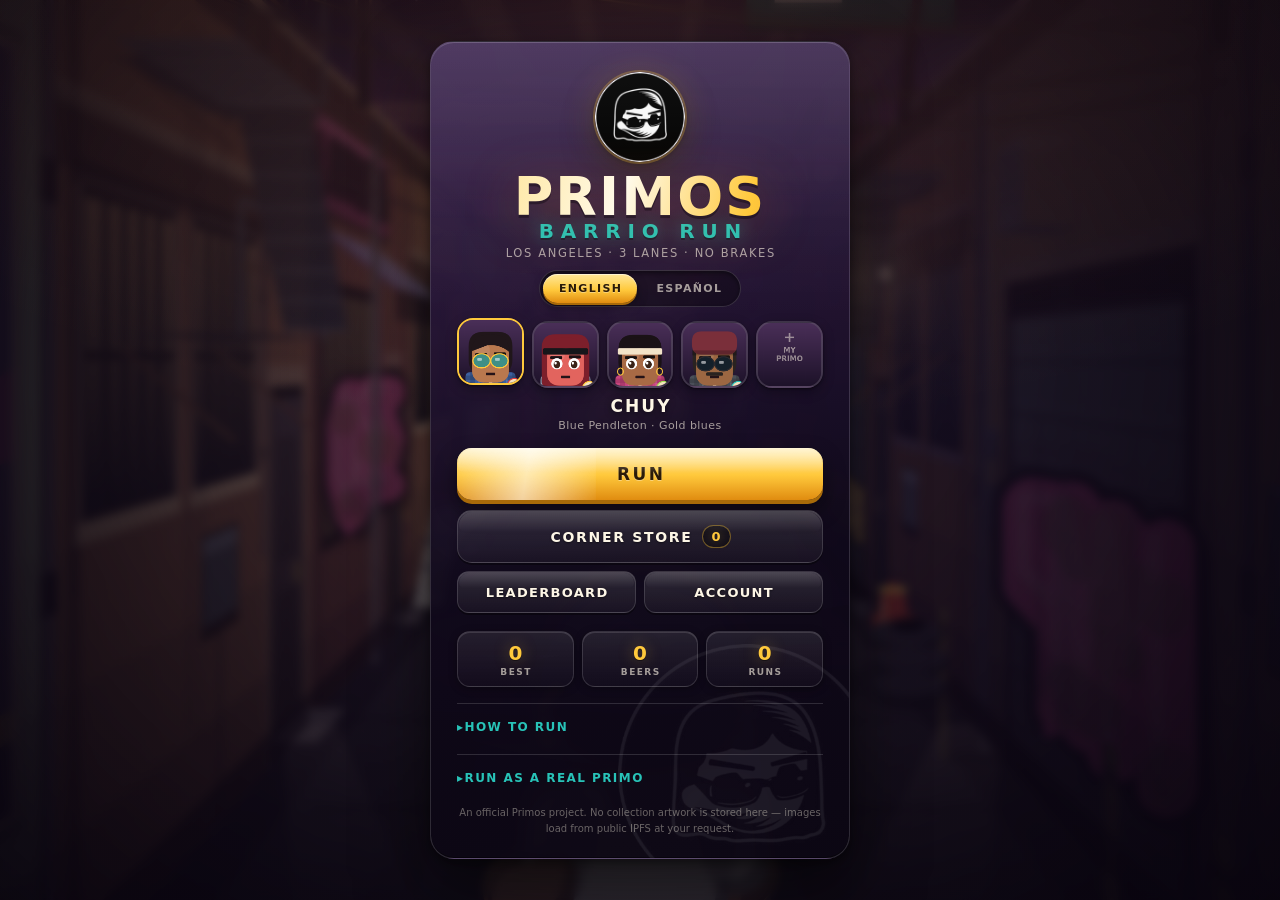
==== commit 4425463d: "Tell Corrupt: a suggestion box on the HELP sheet, and the queue behind it Corrupt's face sits on HOW" ====
--- a/index.html
+++ b/index.html
@@ -201,7 +201,56 @@
         <p class="help-rule-body" data-i18n="help.rule.body">Checkpoints, the wall, the ICE cruiser. Every one of them is taller than your jump, and always has been. Jumping one is a hit, every single time. Change lanes instead.</p>
       </div>
 
+      <!-- Corrupt takes requests. He is here rather than in ACCOUNT because HELP
+           is where a player already is when the game has just confused them —
+           and "I don't understand this" and "this is broken" are the same tap
+           apart. js/main.js unhides it only on a build that can actually send;
+           a button that opens a form nothing receives is worse than no button. -->
+      <button class="corrupt-cta hidden" id="btn-feedback-open" type="button">
+        <canvas class="corrupt-face" id="corrupt-face-help" width="72" height="72" aria-hidden="true"></canvas>
+        <span class="corrupt-cta-text">
+          <b data-i18n="fb.cta.title">TELL CORRUPT</b>
+          <span data-i18n="fb.cta.sub">Found a glitch? Want something in the game? He reads these.</span>
+        </span>
+      </button>
+
       <button class="btn btn-primary" id="btn-help-back" data-i18n="help.back">GOT IT</button>
+    </div>
+  </section>
+
+  <!-- ---------------------------------------------------------- feedback -->
+  <!-- Opened OVER help and closed straight back to it, the same way help is
+       opened over pause or game over — see openFeedback() in js/main.js. The
+       run stays paused throughout, so writing a bug report can never cost the
+       run that produced it. -->
+  <section id="screen-feedback" class="screen hidden">
+    <div class="sheet sheet-small">
+      <canvas class="corrupt-face corrupt-face-lg" id="corrupt-face-fb" width="96" height="96" aria-hidden="true"></canvas>
+      <h2 data-i18n="fb.title">TELL CORRUPT</h2>
+      <p class="hint" id="fb-blurb" data-i18n="fb.blurb">He runs the store, the lowrider and, apparently, the complaints department.</p>
+
+      <div class="tabs" id="fb-kinds" role="group" aria-label="What kind of message">
+        <button class="tab on" type="button" data-kind="bug" data-i18n="fb.kind.bug">GLITCH</button>
+        <button class="tab" type="button" data-kind="idea" data-i18n="fb.kind.idea">IDEA</button>
+        <button class="tab" type="button" data-kind="other" data-i18n="fb.kind.other">OTHER</button>
+      </div>
+
+      <textarea id="fb-message" class="fb-message" rows="5" maxlength="1000"
+                data-i18n-ph="fb.ph" aria-label="Your message"></textarea>
+      <p class="hint fb-count" id="fb-count"></p>
+
+      <!-- Optional, and NEVER prefilled from the signed-in email — see
+           sanitizeContact() in js/feedback.js for why that rule is absolute. -->
+      <p class="sec sep" data-i18n="fb.contactTitle">If you want an answer</p>
+      <input type="text" id="fb-contact" class="fb-contact" maxlength="80"
+             autocomplete="off" spellcheck="false"
+             data-i18n-ph="fb.contactPh" aria-label="How to reach you, optional">
+
+      <button class="btn btn-primary wide" id="btn-feedback-send" data-i18n="fb.send">SEND IT</button>
+      <p class="hint" id="fb-status"></p>
+      <p class="fine" data-i18n="fb.privacy">Your message, which build you are on, and an anonymous device ID go with it. Nothing else.</p>
+
+      <button class="btn btn-ghost" id="btn-feedback-back" data-i18n="fb.back">BACK</button>
     </div>
   </section>
 
--- a/css/style.css
+++ b/css/style.css
@@ -904,6 +904,138 @@
 
 #btn-help-back { margin-top: 16px; }
 
+/* --------------------------------------------------------------- feedback */
+
+/* The way in: Corrupt's face on the HELP sheet, with the ask next to it.
+   A bare icon would have been quieter and would also have been ignored —
+   nobody taps a portrait to find out what it does. The face is the draw and
+   the two lines beside it are the instruction, so the whole row is one target
+   rather than a picture with a caption. */
+.corrupt-cta {
+  display: flex;
+  align-items: center;
+  gap: 12px;
+  width: 100%;
+  margin-top: 16px;
+  padding: 10px 12px;
+  text-align: left;
+  border-radius: 16px;
+  border: 1px solid rgba(255, 201, 60, 0.32);
+  background: linear-gradient(180deg, rgba(255, 201, 60, 0.13), rgba(255, 201, 60, 0.04));
+  box-shadow: inset 0 1px 0 rgba(255, 255, 255, 0.09);
+  color: var(--ink);
+  font: inherit;
+  cursor: pointer;
+  transition: transform 0.1s var(--ease-out), border-color 0.16s ease, background 0.16s ease;
+}
+
+.corrupt-cta:hover {
+  border-color: rgba(255, 201, 60, 0.55);
+  background: linear-gradient(180deg, rgba(255, 201, 60, 0.2), rgba(255, 201, 60, 0.06));
+}
+
+.corrupt-cta:active { transform: translateY(2px); }
+.corrupt-cta:focus-visible { outline: 2px solid var(--gold); outline-offset: 3px; }
+.corrupt-cta.hidden { display: none; }
+
+.corrupt-cta-text {
+  display: flex;
+  flex-direction: column;
+  gap: 2px;
+  min-width: 0;
+}
+
+.corrupt-cta-text b {
+  font-size: 12.5px;
+  font-weight: 900;
+  letter-spacing: 0.12em;
+  color: var(--gold);
+}
+
+.corrupt-cta-text span {
+  font-size: 11px;
+  line-height: 1.4;
+  color: var(--ink-dim);
+}
+
+/* js/art/trainer.js paints the badge — gold ring, vignette and all — straight
+   into these. The CSS size is the layout size; main.js sets the backing store
+   to that × dpr, so the face is not a soft 72px bitmap on a phone. */
+.corrupt-face {
+  flex: none;
+  width: 52px;
+  height: 52px;
+  border-radius: 50%;
+}
+
+.corrupt-face-lg {
+  display: block;
+  width: 76px;
+  height: 76px;
+  margin: 0 auto 10px;
+}
+
+.fb-message {
+  width: 100%;
+  margin: 4px 0 0;
+  padding: 11px 12px;
+  border-radius: 12px;
+  border: 1px solid var(--line);
+  background: rgba(0, 0, 0, 0.34);
+  box-shadow: inset 0 2px 5px rgba(0, 0, 0, 0.4);
+  color: var(--ink);
+  font: inherit;
+  font-size: 13px;
+  line-height: 1.5;
+  text-align: left;
+  resize: vertical;
+  transition: border-color 0.16s ease;
+}
+
+.fb-message:focus,
+.fb-contact:focus {
+  outline: none;
+  border-color: rgba(255, 201, 60, 0.6);
+}
+
+.fb-contact {
+  width: 100%;
+  padding: 11px 12px;
+  border-radius: 11px;
+  border: 1px solid var(--line);
+  background: rgba(0, 0, 0, 0.34);
+  box-shadow: inset 0 2px 5px rgba(0, 0, 0, 0.4);
+  color: var(--ink);
+  font: inherit;
+  font-size: 13px;
+  transition: border-color 0.16s ease;
+}
+
+/* The counter only ever appears once it is worth knowing — a 1000-character
+   budget shown against an empty box reads as a demand for an essay. */
+.fb-count {
+  margin: 4px 0 0;
+  text-align: right;
+  font-size: 10px;
+}
+
+.fb-count.near { color: var(--gold); }
+
+#btn-feedback-send { margin-top: 14px; }
+
+#fb-status:not(:empty) {
+  margin-top: 12px;
+  padding: 8px 10px;
+  border-radius: 10px;
+  background: rgba(255, 255, 255, 0.05);
+  border-left: 2px solid var(--teal);
+  color: var(--ink);
+  text-align: left;
+  animation: rise 0.24s var(--ease-out) both;
+}
+
+#fb-status.bad:not(:empty) { border-left-color: var(--red); }
+
 /* ------------------------------------------------------------- game over */
 
 .bust {
@@ -1023,6 +1155,22 @@
   .help-rule { margin-top: 10px; padding: 9px 11px; }
   .help-rule-body { margin-top: 4px; font-size: 11px; line-height: 1.45; }
   #btn-help-back { margin-top: 12px; }
+  /* HELP is the tallest sheet in the game and the Corrupt row is new weight on
+     it, so on a 568px screen it gives back roughly what it costs. `.screen`
+     scrolls, but a GOT IT you have to scroll to find is one nobody finds — the
+     comment above this block exists because that already happened once.
+     Measured at 320×568 with the row present: GOT IT sat 34px below the fold in
+     English, 20px in Spanish. Dropping the small wordmark — pure decoration on
+     a sheet whose <h2> already says HOW TO PLAY — buys back 50px and lands both
+     languages inside the viewport with room to spare. It is the cheapest thing
+     on this sheet and the only one that carries no information. */
+  #screen-help .mark-sm { display: none; }
+  .corrupt-cta { margin-top: 10px; padding: 8px 10px; gap: 10px; }
+  .corrupt-face { width: 44px; height: 44px; }
+  .corrupt-cta-text span { font-size: 10.5px; }
+  .corrupt-face-lg { width: 60px; height: 60px; margin-bottom: 8px; }
+  .fb-message { font-size: 12.5px; }
+  #btn-feedback-send { margin-top: 10px; }
 }
 
 @media (min-width: 760px) {
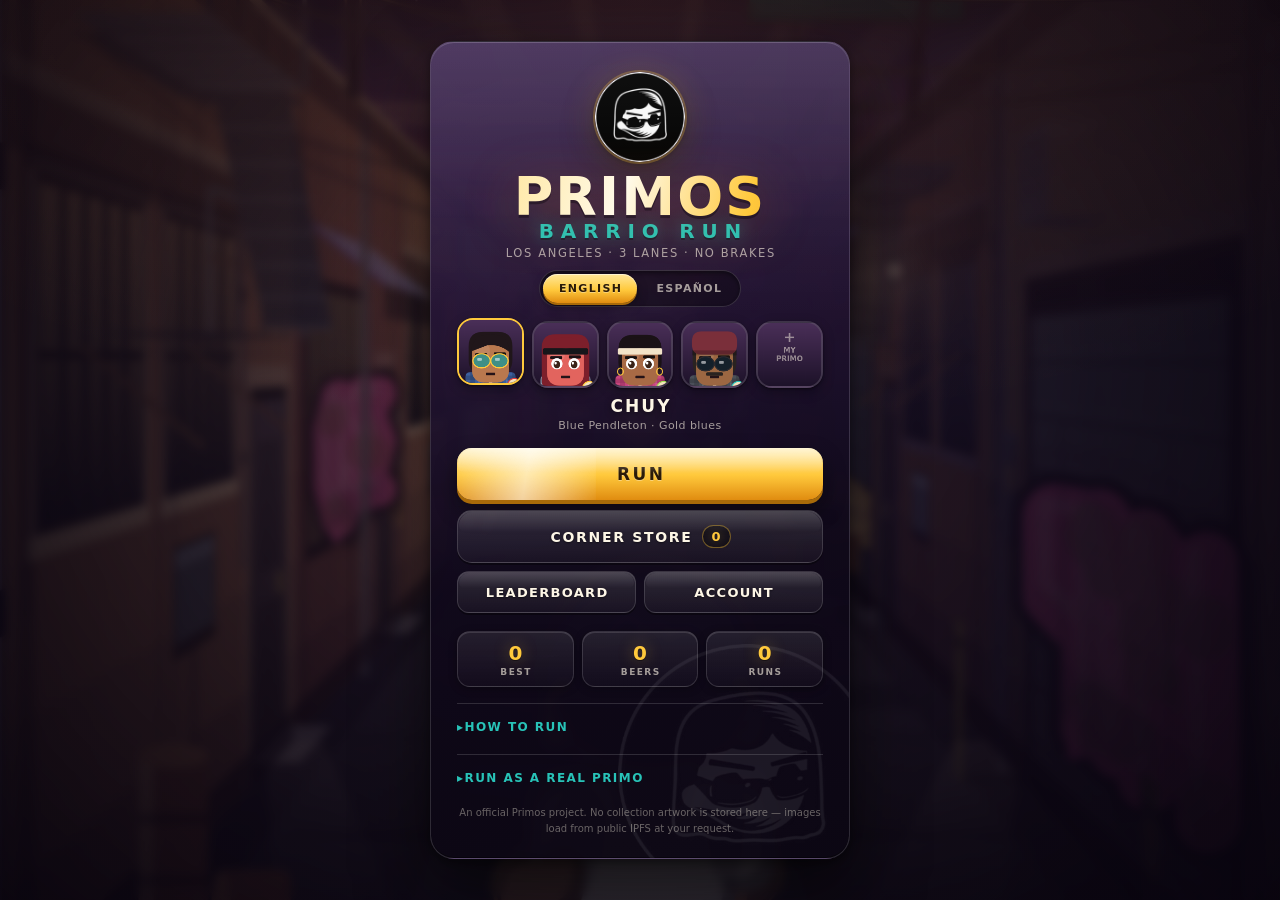
==== commit ba966681: "Each Primo downloaded once: a local art cache, a paged picker, no more swap Three faults, one root c" ====
--- a/index.html
+++ b/index.html
@@ -327,6 +327,13 @@
         <button class="btn btn-small" id="btn-browse-jump" data-i18n="browse.jump">GO</button>
       </div>
       <div class="primo-grid" id="browse-grid"></div>
+      <!-- A page at a time, not one 3,069-tile scroll. See the header of
+           js/primo-browser.js for what that cost on a real phone. -->
+      <div class="pager">
+        <button class="btn btn-small" id="btn-browse-prev" type="button" aria-label="Previous page">‹</button>
+        <span class="pager-range" id="browse-range"></span>
+        <button class="btn btn-small" id="btn-browse-next" type="button" aria-label="Next page">›</button>
+      </div>
       <!-- The chosen one, and the only control that writes anything. -->
       <div class="browse-pick hidden" id="browse-pick">
         <canvas id="browse-preview" width="132" height="132" role="img" aria-label="Primo"></canvas>
@@ -398,6 +405,13 @@
            about what leaves this device, because a privacy control the player
            cannot find is not a control. Checked = on, so the label reads as the
            thing being allowed rather than as a double negative. -->
+      <!-- Downloaded Primo art. Disclosed and clearable because the browser copy
+           now says it is "kept on your device" — a claim that needs somewhere to
+           point. js/primo-cache.js owns the bucket. -->
+      <p class="sec sep" data-i18n="acct.artTitle">Downloaded art</p>
+      <p class="hint" id="acct-art-copy"></p>
+      <button class="btn btn-ghost btn-small wide" id="btn-clear-art" data-i18n="acct.artClear">CLEAR DOWNLOADED ART</button>
+
       <p class="sec sep" data-i18n="acct.statsTitle">Gameplay stats</p>
       <p class="hint" data-i18n="acct.statsCopy"></p>
       <label class="opt-row">
--- a/css/style.css
+++ b/css/style.css
@@ -176,14 +176,27 @@
 
 /* ------------------------------------------------------- the primo browser */
 
-/* A fixed row height is load bearing: js/primo-browser.js works out which tiles
-   are near the viewport from scrollTop, and it can only do that if every row is
-   the same height. Change the tile size here and change TILE there. */
+/* ⚠ `grid-auto-rows` IS THE FIX FOR THE OVERLAP BUG, and it must stay.
+
+   The rows used to take their height from `aspect-ratio: 1` on the tile. That
+   works everywhere except the place it shipped to: `.primo-tile` is a <button>,
+   and Safari lays form controls out through their own intrinsic-size path where
+   aspect-ratio is not honoured. The tile's only content is an <img> with no src
+   (zero intrinsic height) and an absolutely-positioned number, so every row
+   collapsed to a couple of pixels and 3,069 of them stacked into five unreadable
+   vertical stripes. It looked like a rendering bug and it was a sizing one.
+
+   Stating the row height outright makes the grid's geometry independent of what
+   the tile happens to be made of. `aspect-ratio` stays below as a belt-and-
+   braces for wider columns, but nothing depends on it any more. */
 .primo-grid {
   position: relative;
   display: grid;
   grid-template-columns: repeat(auto-fill, minmax(62px, 1fr));
+  grid-auto-rows: 68px;
   gap: 6px;
+  /* One page of 24 fits without scrolling on a phone; the cap is a guard for
+     very narrow columns, not the way the grid is meant to be read. */
   max-height: min(46vh, 380px);
   overflow-y: auto;
   overscroll-behavior: contain;
@@ -196,8 +209,32 @@
   -webkit-overflow-scrolling: touch;
 }
 
+/* The pager. `justify-content: space-between` would push the arrows to the
+   sheet edges and leave the range floating; a fixed centre column keeps the
+   label still while the two buttons flank it. */
+.pager {
+  display: grid;
+  grid-template-columns: 44px 1fr 44px;
+  align-items: center;
+  gap: 8px;
+  margin: 6px 0 2px;
+}
+
+.pager .btn { margin-top: 0; min-height: 38px; }
+.pager .btn:disabled { opacity: 0.35; cursor: default; }
+
+.pager-range {
+  text-align: center;
+  font-size: 11px;
+  font-weight: 700;
+  letter-spacing: 0.06em;
+  color: var(--ink-dim);
+  font-variant-numeric: tabular-nums;
+}
+
 .primo-tile {
   position: relative;
+  height: 100%;
   aspect-ratio: 1;
   padding: 0;
   border: 1px solid var(--line);
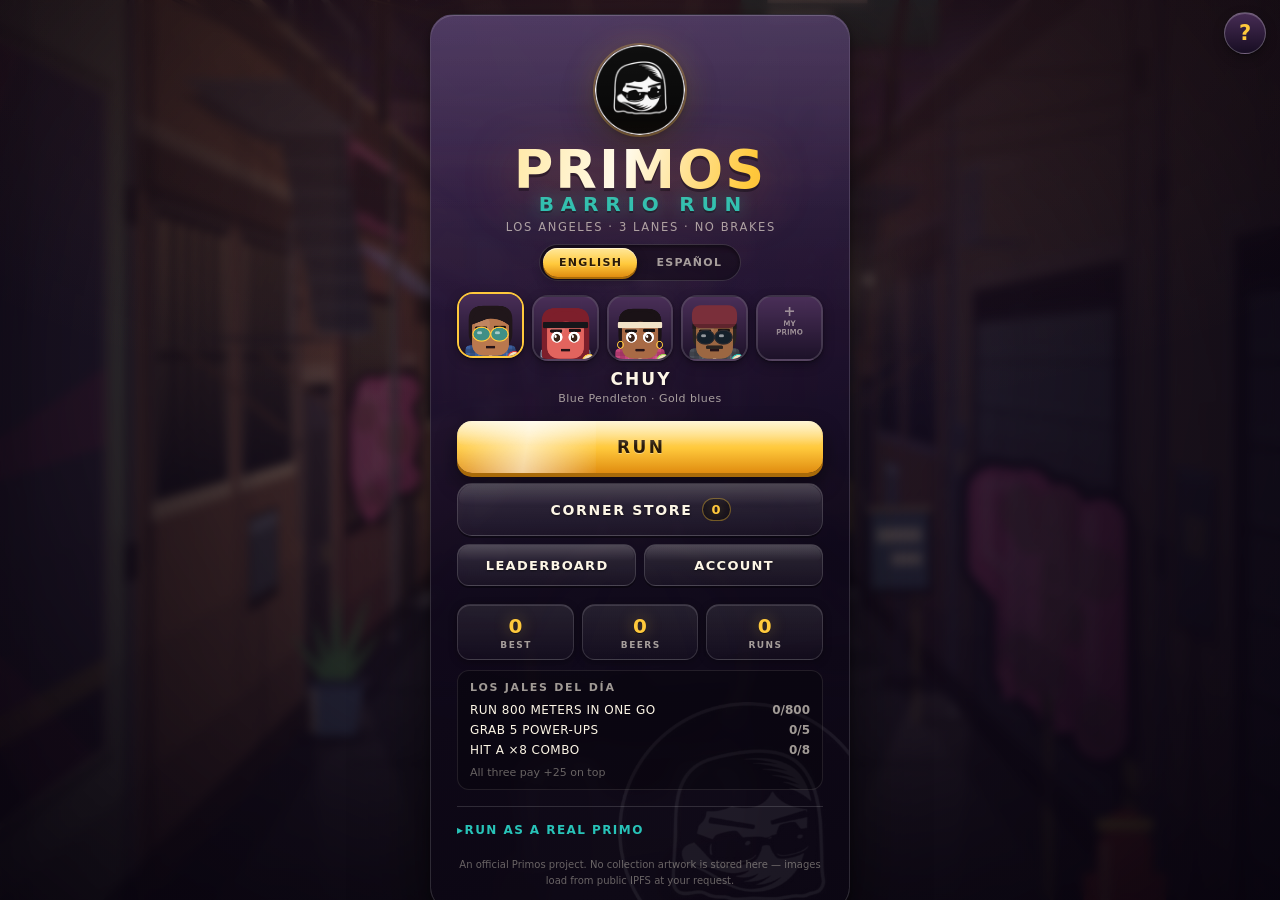
==== commit 5af58bad: "El fit, la racha y los jales: spend the beers, come back tomorrow Four workstreams, one release, orc" ====
--- a/index.html
+++ b/index.html
@@ -81,19 +81,33 @@
         <div><b id="stat-runs">0</b><span data-i18n="stat.runs">RUNS</span></div>
       </div>
 
-      <details class="how">
-        <summary data-i18n="how.title">How to run</summary>
-        <!-- Split into <b> + <span> so the refresh only ever writes
-             textContent — no innerHTML anywhere in the language swap. -->
-        <ul>
-          <li><b data-i18n="how.lane.k">Swipe ← →</b> <span data-i18n="how.lane.v">/ arrows — change lanes</span></li>
-          <li><b data-i18n="how.jump.k">Swipe ↑</b> <span data-i18n="how.jump.v">/ space — jump the trash</span></li>
-          <li><b data-i18n="how.slide.k">Swipe ↓</b> <span data-i18n="how.slide.v">/ down — duck under the neighbour's laundry</span></li>
-          <li><b data-i18n="how.wall.k">Checkpoints and the wall</b> <span data-i18n="how.wall.v">can't be jumped. Never could. Go around.</span></li>
-          <li><b data-i18n="how.taco.k">Tacos</b> <span data-i18n="how.taco.v">are fuel. Run out and ICE takes you.</span></li>
-        </ul>
-      </details>
-
+      <!-- Coming back tomorrow: the streak and the day's three jales. Painted
+           by paintDaily() in main.js from disk — read-only here, the RUN is
+           what moves any of these numbers. The chip hides itself at streak 0
+           (a "0-day streak" is nagging, not information). -->
+      <div class="daily">
+        <div class="racha-chip hidden" id="racha-chip">
+          <span class="racha-flame" aria-hidden="true">🔥</span>
+          <b><span id="racha-len">0</span><span data-i18n="racha.title"> LA RACHA</span></b>
+          <span class="racha-note" id="racha-note"></span>
+        </div>
+        <div class="jales-card" id="jales-card">
+          <p class="jales-title" data-i18n="jales.title">LOS JALES DEL DÍA</p>
+          <div id="jales-rows"></div>
+          <p class="jales-sweep" id="jales-sweep"></p>
+        </div>
+      </div>
+
+      <!-- The rules used to live here, in a second collapsed list under this
+           one. They are now behind the ? pinned to the corner of the screen —
+           see #btn-help-fab at the bottom of this file. -->
+
+      <!-- Two ways in and nothing else: type the number if you know it, or go
+           and look at all 3,069 if you don't. The paste-a-URL box and the file
+           picker that used to sit under this are gone on purpose — they existed
+           when the collection could not be browsed, and every Primo they could
+           load can now be reached by its number, WITH its real traits and its
+           claim state, neither of which a pasted image has. -->
       <details class="how" id="primo-panel">
         <summary data-i18n="primo.title">Run as a real Primo</summary>
         <p class="hint" data-i18n="primo.hintFind">¿Eres holder? Busca tu número.</p>
@@ -114,18 +128,11 @@
           </div>
         </div>
 
+        <button class="btn btn-ghost btn-small wide" id="btn-primo-browse" data-i18n="primo.browse">SEE ALL 3,069</button>
         <button class="btn btn-ghost btn-small wide" id="btn-random" data-i18n="primo.random">SURPRISE ME</button>
-
-        <p class="hint sep" data-i18n="primo.hintUrl">Holder? Use your own — right-click your Primo on Magic Eden, copy the image address, paste it here.</p>
-        <div class="url-row">
-          <input type="url" id="primo-url" data-i18n-ph="primo.urlPh" placeholder="Paste an image URL" spellcheck="false">
-          <button class="btn btn-small" id="btn-url" data-i18n="primo.load">LOAD</button>
-        </div>
-        <label class="file-btn">
-          <span data-i18n="primo.file">Or choose a file</span>
-          <input type="file" id="primo-file" accept="image/*" hidden>
-        </label>
-        <button class="btn btn-ghost btn-small wide" id="btn-clear-primo" data-i18n="primo.clear">CLEAR</button>
+        <!-- Only shown when there is actually a Primo to take off — js/main.js
+             owns that. A CLEAR for something you never claimed is furniture. -->
+        <button class="btn btn-ghost btn-small wide hidden" id="btn-clear-primo" data-i18n="primo.clear">CLEAR</button>
         <p class="hint" id="primo-status"></p>
       </details>
 
@@ -168,6 +175,10 @@
         <div><b id="over-tacos">0</b><span data-i18n="over.tacos">TACOS</span></div>
         <div><b id="over-dist">0</b><span data-i18n="over.meters">METERS</span></div>
       </div>
+      <!-- The retention loop paying out, where the "one more run" decision is
+           made. Filled by paintOverBonos(); hidden whenever nothing landed, so
+           the sheet never says "+0". -->
+      <div class="over-bonos hidden" id="over-bonos"></div>
       <button class="btn btn-primary" id="btn-again" data-i18n="over.again">RUN AGAIN</button>
       <button class="btn btn-ghost" id="btn-shop-over">
         <span data-i18n="shop.open">CORNER STORE</span><b class="wallet-chip" data-wallet>0</b>
@@ -180,25 +191,53 @@
   </section>
 
   <!-- -------------------------------------------------------------- help -->
-  <!-- Opened over pause or over game over, and closed straight back to
-       whichever it came from — see openHelp() in js/main.js. -->
+  <!-- The whole manual, and the only copy of it. Reached three ways — the ?
+       pinned to the corner of the menu, the pause sheet, and the game over
+       sheet — which are the three places a player is standing when the
+       question comes up. It closes straight back to whichever one it came
+       from; see openHelp() in js/main.js.
+  -->
   <section id="screen-help" class="screen hidden">
     <div class="sheet sheet-small">
       <span class="logo-mark mark-sm" aria-hidden="true"></span>
       <h2 data-i18n="help.title">HOW TO PLAY</h2>
 
+      <!-- Split into <b> + <span> so the language swap only ever writes
+           textContent — no innerHTML anywhere in it. -->
+      <p class="sec" data-i18n="help.sec.controls">The controls</p>
       <ul class="help-list">
         <li><b data-i18n="how.lane.k">Swipe ← →</b> <span data-i18n="how.lane.v">/ arrows — change lanes</span></li>
         <li><b data-i18n="how.jump.k">Swipe ↑</b> <span data-i18n="how.jump.v">/ space — jump the trash</span></li>
         <li><b data-i18n="how.slide.k">Swipe ↓</b> <span data-i18n="how.slide.v">/ down — duck under the neighbour's laundry</span></li>
         <li><b data-i18n="help.tap.k">Tap anywhere</b> <span data-i18n="help.tap.v">— jump. Same as swiping up.</span></li>
-        <li><b data-i18n="how.taco.k">Tacos</b> <span data-i18n="how.taco.v">are fuel. Run out and ICE takes you.</span></li>
       </ul>
 
       <div class="help-rule">
         <p class="help-rule-tag" data-i18n="help.rule.tag">THE ONE THAT GETS YOU</p>
         <p class="help-rule-title" data-i18n="help.rule.title">THESE DO NOT GET JUMPED</p>
         <p class="help-rule-body" data-i18n="help.rule.body">Checkpoints, the wall, the ICE cruiser. Every one of them is taller than your jump, and always has been. Jumping one is a hit, every single time. Change lanes instead.</p>
+      </div>
+
+      <!-- What the alley hands you. The dot down the left of each row is the
+           colour that pickup actually is on screen, so the list reads as the
+           same vocabulary the run does. -->
+      <p class="sec sep" data-i18n="help.sec.loot">What's in the alley</p>
+      <ul class="help-loot">
+        <li class="loot-beer"><b data-i18n="help.beer.k">Beers</b> <span data-i18n="help.beer.v">are points, and a streak of them pays more.</span></li>
+        <li class="loot-taco"><b data-i18n="how.taco.k">Tacos</b> <span data-i18n="how.taco.v">are fuel. Run out and ICE takes you.</span></li>
+        <li class="loot-magnet"><b data-i18n="help.magnet.k">Piñata</b> <span data-i18n="help.magnet.v">pulls every beer in the alley to you.</span></li>
+        <li class="loot-chancla"><b data-i18n="help.chancla.k">Chancla</b> <span data-i18n="help.chancla.v">— you go straight through whatever you hit.</span></li>
+        <li class="loot-skateboard"><b data-i18n="help.skateboard.k">Skateboard</b> <span data-i18n="help.skateboard.v">takes one crash for you, and jumps higher.</span></li>
+      </ul>
+      <p class="hint" data-i18n="help.chase">Every hit you take brings ICE a step closer. Nothing gets it off you — you just stop feeding it.</p>
+
+      <!-- Corrupt's course, on demand. Hidden by js/main.js when this sheet was
+           opened from PAUSE: re-running it there would quietly throw away a run
+           that is still going. -->
+      <div id="help-train">
+        <p class="sec sep" data-i18n="help.sec.train">Alley school</p>
+        <p class="hint" data-i18n="help.train.copy">Corrupt teaches the whole thing by doing, in about a minute. Take it as many times as you want.</p>
+        <button class="btn btn-ghost btn-small wide" id="btn-help-train" data-i18n="help.train.btn">RUN THE TRAINING AGAIN</button>
       </div>
 
       <!-- Corrupt takes requests. He is here rather than in ACCOUNT because HELP
@@ -425,6 +464,21 @@
     </div>
   </section>
 
+  <!-- ----------------------------------------------------------------- ? -->
+  <!-- The rules, one tap from the menu instead of collapsed at the bottom of
+       it under the stats — which is where they were, and is exactly where
+       nobody looks for them.
+
+       It sits OUT HERE, a sibling of the screens rather than a child of one,
+       for a reason that is not obvious: every `.screen` carries a
+       backdrop-filter, and that makes it the containing block for any fixed
+       descendant — so a `position: fixed` button inside the menu is not
+       actually fixed and scrolls away with the sheet. Out here it is pinned to
+       the viewport for real. Last in the DOM so it paints over the screens.
+       js/main.js shows it with the menu and hides it with everything else. -->
+  <button type="button" id="btn-help-fab" class="help-fab hidden"
+          data-i18n-aria="help.fab" aria-label="How to play">?</button>
+
 </div>
 
 <script src="pwa-register.js" defer></script>
--- a/css/style.css
+++ b/css/style.css
@@ -493,7 +493,14 @@
 
 .btn:hover { filter: brightness(1.05); }
 
-.btn:active {
+/* `.pressed` is `:active` painted by hand — js/ui-feedback.js adds it on
+   pointerdown. It is not a duplicate: iOS Safari withholds `:active` until it
+   knows the touch is not a scroll, and inside `.screen` (overflow-y: auto,
+   touch-action: pan-y) that verdict usually lands after the finger is gone, so
+   a quick tap on a phone never moves the button at all. Both selectors share
+   one rule so the two can never drift into two different presses. */
+.btn:active,
+.btn.pressed {
   transform: translateY(4px);
   box-shadow:
     0 0 0 var(--gold-deep),
@@ -541,7 +548,8 @@
 .btn-ghost::after { inset: 1px 1px 60%; background: linear-gradient(180deg, rgba(255, 255, 255, 0.14), transparent); }
 .btn-ghost::before { display: none; }
 
-.btn-ghost:active {
+.btn-ghost:active,
+.btn-ghost.pressed {
   transform: translateY(2px);
   box-shadow: 0 0 0 rgba(0, 0, 0, 0.35), inset 0 2px 6px rgba(0, 0, 0, 0.35);
 }
@@ -604,7 +612,8 @@
 }
 
 .lang button:hover { color: var(--ink); }
-.lang button:active { transform: translateY(1px); }
+.lang button:active,
+.lang button.pressed { transform: translateY(1px); }
 
 .lang button:focus-visible {
   outline: 2px solid rgba(255, 255, 255, 0.75);
@@ -736,7 +745,8 @@
 }
 
 .file-btn:hover { border-color: var(--line-hi); }
-.file-btn:active { transform: translateY(2px); }
+.file-btn:active,
+.file-btn.pressed { transform: translateY(2px); }
 
 /* The gameplay-stats opt-out on ACCOUNT. A whole-row label so the tap target is
    the sentence and not just the 16px box — this is a privacy control, and one
@@ -754,6 +764,8 @@
   cursor: pointer;
 }
 .opt-row:hover { border-color: var(--line-hi); }
+.opt-row:active,
+.opt-row.pressed { border-color: var(--line-hi); background: rgba(255, 255, 255, 0.08); }
 .opt-row input { width: 17px; height: 17px; accent-color: var(--gold, #ffc93c); flex: none; }
 
 .url-row {
@@ -856,9 +868,16 @@
 #btn-claim { min-height: 38px; padding: 8px 16px; font-size: 12px; }
 
 /* Spoken for, or already yours — either way there is nothing to tap, and the
-   button says so rather than looking live and doing nothing. */
+   button says so rather than looking live and doing nothing.
+   This predates the general `.btn:disabled` at the foot of the file and stays
+   its own rule: CLAIM is a short button with a 2px lip, so it needs its own
+   shadow, and grayscale+brightness is tuned against the picker's panel rather
+   than the account sheet. `opacity: 1` is the opt-out — without it the general
+   rule's 0.5 would stack on top of the brightness already here and fade this
+   one to a smudge. */
 #btn-claim:disabled {
   filter: grayscale(0.85) brightness(0.66);
+  opacity: 1;
   cursor: default;
   transform: none;
   box-shadow: 0 2px 0 var(--gold-deep), inset 0 1px 0 rgba(255, 255, 255, 0.3);
@@ -885,8 +904,61 @@
 
 /* ------------------------------------------------------------------ help */
 
-/* Same rows as the menu's `how` list, minus the disclosure triangle — this
-   sheet IS the disclosure, so nothing here should need a second tap. */
+/* The ? in the corner of the menu.
+ *
+ * Round, small, and pinned to the VIEWPORT rather than to the sheet, so
+ * scrolling the menu never takes it away. It has to be a sibling of the
+ * screens to manage that — every `.screen` sets a backdrop-filter, which makes
+ * it the containing block for anything fixed inside it, and the button would
+ * scroll with the content. `pointer-events: auto` because #ui above it is
+ * `none`; the z-index because .screen's backdrop-filter gives each screen a
+ * stacking context of its own. */
+.help-fab {
+  position: fixed;
+  top: calc(var(--safe-t) + 12px);
+  right: calc(env(safe-area-inset-right, 0px) + 14px);
+  z-index: 60;
+  display: grid;
+  place-items: center;
+  width: 42px;
+  height: 42px;
+  padding: 0;
+  border-radius: 50%;
+  border: 1px solid var(--line-hi);
+  background: linear-gradient(180deg, rgba(74, 47, 88, 0.94), rgba(24, 14, 36, 0.95));
+  box-shadow: var(--lift-1), inset 0 1px 0 rgba(255, 255, 255, 0.2);
+  backdrop-filter: blur(6px);
+  -webkit-backdrop-filter: blur(6px);
+  color: var(--gold);
+  font: inherit;
+  font-size: 21px;
+  font-weight: 900;
+  line-height: 1;
+  cursor: pointer;
+  pointer-events: auto;
+  transition: transform 0.12s var(--ease-out), border-color 0.16s ease, color 0.16s ease;
+  animation: fab-in 0.42s var(--ease-back) both;
+}
+
+.help-fab:hover { border-color: rgba(255, 201, 60, 0.8); color: var(--gold-hi); }
+/* `.pressed` is the hand-painted `:active` — see the note on `.btn.pressed`. */
+.help-fab:active,
+.help-fab.pressed { transform: scale(0.92); }
+.help-fab:focus-visible { outline: 2px solid var(--gold); outline-offset: 3px; }
+
+@keyframes fab-in {
+  from { opacity: 0; transform: scale(0.4); }
+  to { opacity: 1; transform: none; }
+}
+
+/* This sheet is the whole manual, and it is all left-aligned reading matter —
+   the section labels and the two body lines have to agree with the lists they
+   sit above, not with the centred sheet they are in. */
+#screen-help .sec,
+#screen-help .hint { text-align: left; }
+
+/* Same rows as the menu's `how` list used to be, minus the disclosure triangle
+   — this sheet IS the disclosure, so nothing here should need a second tap. */
 .help-list {
   margin: 0 0 4px;
   padding-left: 18px;
@@ -938,6 +1010,49 @@
   line-height: 1.5;
   color: var(--ink-dim);
 }
+
+/* What the alley hands you. A legend rather than a fifth bullet list: each row
+   is dotted in the colour that pickup actually is on screen, so the sheet and
+   the run are visibly naming the same objects. Beer and chancla share a gold
+   because they share it in the game — the dots follow the alley, not vice
+   versa. Colours are the POWERUP entries in js/config.js. */
+.help-loot {
+  margin: 0 0 4px;
+  padding: 0;
+  list-style: none;
+  text-align: left;
+  font-size: 12.5px;
+  line-height: 1.55;
+  color: var(--ink-dim);
+}
+
+.help-loot li {
+  position: relative;
+  padding: 3px 0 3px 18px;
+}
+
+.help-loot li::before {
+  content: "";
+  position: absolute;
+  left: 2px;
+  /* Against the cap height of the first line, not its box, so the dot sits on
+     the word rather than floating above a row that has wrapped. */
+  top: 0.75em;
+  width: 8px;
+  height: 8px;
+  border-radius: 50%;
+  background: var(--gold);
+}
+
+.help-loot b { color: var(--ink); font-weight: 800; }
+
+/* Qualified by the list, and not because the rows are nested anywhere: bare
+   `.loot-taco::before` is a class and a pseudo-element, which LOSES to the
+   `.help-loot li::before` above it, and every dot comes out gold. */
+.help-loot .loot-taco::before { background: var(--lime); }
+.help-loot .loot-magnet::before { background: #ff4d9d; }
+.help-loot .loot-chancla::before { background: #ffcf3d; }
+.help-loot .loot-skateboard::before { background: #4dd8ff; }
 
 #btn-help-back { margin-top: 16px; }
 
@@ -1187,10 +1302,18 @@
   .btn { min-height: 48px; margin-top: 8px; }
   .final { font-size: clamp(42px, 14vw, 54px); }
   /* At 320x568 in Spanish this sheet is the tallest thing in the game and was
-     pushing GOT IT off the bottom by about the height of one line. */
+     pushing GOT IT off the bottom by about the height of one line — and that
+     was before it absorbed the menu's how-to, the pickups and the training
+     button. It scrolls now rather than fits, so this is about how much of it
+     lands in the first screenful, not about avoiding a cut-off. */
   .help-list { font-size: 12px; line-height: 1.55; }
+  .help-loot { font-size: 12px; line-height: 1.45; }
+  .help-loot li { padding-top: 2px; padding-bottom: 2px; }
   .help-rule { margin-top: 10px; padding: 9px 11px; }
   .help-rule-body { margin-top: 4px; font-size: 11px; line-height: 1.45; }
+  #screen-help .sec { margin: 12px 0 5px; }
+  #screen-help .sec.sep { margin-top: 13px; padding-top: 10px; }
+  #screen-help .hint { margin: 8px 0; font-size: 11px; }
   #btn-help-back { margin-top: 12px; }
   /* HELP is the tallest sheet in the game and the Corrupt row is new weight on
      it, so on a 568px screen it gives back roughly what it costs. `.screen`
@@ -1208,6 +1331,11 @@
   .corrupt-face-lg { width: 60px; height: 60px; margin-bottom: 8px; }
   .fb-message { font-size: 12.5px; }
   #btn-feedback-send { margin-top: 10px; }
+  /* The ? is NOT shrunk with the rest of it. Everything else in this block is
+     buying vertical space back, and a fixed element takes none — all shrinking
+     it would cost is the tap target on the one control that leads to any of
+     this. It only moves up, out of the way of the shorter sheet. */
+  .help-fab { top: calc(var(--safe-t) + 9px); }
 }
 
 @media (min-width: 760px) {
@@ -1705,3 +1833,202 @@
 /* The game-over standing when the run was bought. Same line, same place —
    dimmed off the teal so it reads as qualified rather than celebrated. */
 .rank-line.bought { color: var(--ink-dim); }
+
+/* ================================================== press feedback + toast
+
+   The states a button needs so it never reads as dead. `.pressed` lives with
+   the `:active` rules further up, next to the shadow it cancels; these three
+   are their own block because nothing above them knew they existed.
+   js/ui-feedback.js is what adds all of them. */
+
+/* Disabled. Until this rule existed, `btn.disabled = true` — which sign-in,
+   sign-out and COLLECT all do — changed absolutely nothing on screen: the
+   button kept its full gold, kept the attract sweep, and simply stopped
+   responding. A control that looks pressable and is not is worse than a
+   greyed-out one, because the player concludes the whole screen is broken.
+
+   Placed after `.btn:hover` on purpose: same specificity, so being later is
+   what stops a hover from lighting a dead button back up. */
+.btn:disabled {
+  cursor: default;
+  opacity: 0.5;
+  filter: saturate(0.45);
+  box-shadow: 0 4px 0 var(--gold-deep), inset 0 1px 0 rgba(255, 255, 255, 0.3);
+}
+
+/* The attract sweep says "press me". Not while it cannot be pressed. */
+.btn:disabled::before { animation: none; opacity: 0; }
+
+/* A disabled button must not depress, by either route. */
+.btn:disabled:active,
+.btn:disabled.pressed { transform: none; }
+
+/* Working. The label already says so; this is what keeps saying it 400ms
+   later, when a static "COLLECTING…" starts to read as stuck instead. The
+   animation beats the 0.5 opacity above, which is the point — busy is a live
+   state and plain disabled is not. */
+.btn.busy { animation: busy-pulse 1.15s ease-in-out infinite; }
+
+@keyframes busy-pulse {
+  0%, 100% { opacity: 0.6; }
+  50% { opacity: 1; }
+}
+
+/* Landed. COPY becoming COPIED is the confirmation the eye is already pointed
+   at; the pop is what makes the swap register as an event rather than as text
+   that was always there. */
+.btn.flash { animation: flash-pop 0.42s var(--ease-back); }
+
+@keyframes flash-pop {
+  0% { transform: translateY(3px) scale(0.99); }
+  55% { transform: translateY(-2px) scale(1.035); }
+  100% { transform: none; }
+}
+
+/* The toast. Fixed to the VIEWPORT, not to the sheet, which is the whole
+   point: the ACCOUNT sheet is taller than a phone and its inline status line
+   sits at the bottom of it, so a confirmation for a button in the middle of
+   the scroll was written several hundred pixels below the fold. Bottom-centre
+   because that is where a thumb is not — the sheet's own buttons are under the
+   finger that just pressed one. */
+#ui-toast {
+  position: fixed;
+  /* Centred by equal offsets and auto margins, NOT by `left: 50%` — a fixed box
+     with no width shrinks to fit the space left of its containing block's right
+     edge, so `left: 50%` silently caps it at HALF the screen and every message
+     of more than about four words wrapped for no visible reason. */
+  left: 14px;
+  right: 14px;
+  margin-inline: auto;
+  width: fit-content;
+  /* --toast-lift clears the PWA update bar when that is up. Set from JS. */
+  bottom: calc(var(--safe-b) + 18px + var(--toast-lift, 0px));
+  z-index: 90;
+  max-width: min(360px, calc(100vw - 28px));
+  padding: 11px 16px;
+  border-radius: 14px;
+  border: 1px solid var(--line-hi);
+  border-left: 3px solid var(--teal);
+  background: rgba(18, 10, 28, 0.96);
+  backdrop-filter: blur(6px);
+  -webkit-backdrop-filter: blur(6px);
+  box-shadow: var(--lift-2), inset 0 1px 0 rgba(255, 255, 255, 0.1);
+  color: var(--ink);
+  font-size: 13px;
+  font-weight: 700;
+  line-height: 1.4;
+  text-align: center;
+  /* It lands over a scrolling sheet, so it may never eat the next tap. */
+  pointer-events: none;
+  opacity: 0;
+  transform: translateY(14px);
+  transition: opacity 0.22s ease, transform 0.28s var(--ease-out);
+}
+
+#ui-toast.show { opacity: 1; transform: translateY(0); }
+
+/* Same teal/red split the inline #acct-status uses — one language for "that
+   worked" and "that did not". */
+#ui-toast.bad { border-left-color: var(--red); }
+
+/* ------------------------------------------------------------------ el fit */
+/* The gear half of la tiendita shares .shop-item wholesale; these are only
+   the states the consumables never had. */
+
+.shop-sect {
+  margin: 14px 2px 4px;
+  font-size: 11px;
+  font-weight: 800;
+  letter-spacing: 0.16em;
+  color: var(--ink-dim);
+  text-transform: uppercase;
+}
+
+/* Owned reads as settled, not dead: full opacity (unlike .broke), tone bar
+   lit, and the button carries the WEAR/TAKE OFF verb instead of a price. */
+.shop-item.owned { border-left-color: var(--tone, var(--gold)); }
+.shop-item.owned .shop-name::after {
+  content: ' ✓';
+  color: var(--lime);
+}
+
+/* -------------------------------------------------- coming back tomorrow */
+/* The menu's daily card. Same glass the sheets use, deliberately quieter
+   than the RUN button above it — it supports the run, it does not compete. */
+
+.daily { margin-top: 10px; display: grid; gap: 8px; }
+
+.racha-chip {
+  display: flex;
+  align-items: center;
+  gap: 8px;
+  padding: 8px 12px;
+  border-radius: 12px;
+  background: rgba(255, 201, 60, 0.10);
+  border: 1px solid rgba(255, 201, 60, 0.28);
+  font-size: 12px;
+}
+.racha-chip b { color: var(--gold); letter-spacing: 0.08em; white-space: nowrap; }
+.racha-chip .racha-note { color: var(--ink-dim); font-size: 11px; line-height: 1.35; }
+
+/* At risk: the border warms up and the flame does one slow breath. Loss
+   aversion needs to be SEEN, but a strobe on the main menu is a migraine. */
+.racha-chip.risk { border-color: rgba(255, 107, 107, 0.5); background: rgba(255, 107, 107, 0.08); }
+.racha-chip.risk .racha-note { color: var(--ink); }
+.racha-chip.risk .racha-flame { animation: racha-breathe 1.8s ease-in-out infinite; }
+@keyframes racha-breathe {
+  0%, 100% { transform: scale(1); }
+  50% { transform: scale(1.18); }
+}
+
+.jales-card {
+  padding: 10px 12px 8px;
+  border-radius: 12px;
+  background: rgba(0, 0, 0, 0.22);
+  border: 1px solid rgba(253, 246, 230, 0.10);
+  text-align: left;
+}
+.jales-title {
+  margin: 0 0 6px;
+  font-size: 11px;
+  font-weight: 800;
+  letter-spacing: 0.16em;
+  color: var(--ink-dim);
+}
+.jale-row {
+  display: flex;
+  align-items: baseline;
+  justify-content: space-between;
+  gap: 10px;
+  padding: 3px 0;
+  font-size: 12px;
+}
+.jale-row .jale-name { color: var(--ink); letter-spacing: 0.04em; }
+.jale-row .jale-prog { color: var(--ink-dim); font-weight: 700; white-space: nowrap; }
+.jale-row.done .jale-name { color: var(--ink-faint); text-decoration: line-through; }
+.jale-row.done .jale-prog { color: var(--lime); }
+.jales-sweep {
+  margin: 6px 0 2px;
+  font-size: 11px;
+  color: var(--ink-faint);
+}
+.jales-sweep.done { color: var(--lime); }
+
+/* The game-over payout lines. Gold for money, one row per thing that landed —
+   the sheet is where "one more run" gets decided, so these are loud. */
+.over-bonos { margin: 10px 0 2px; display: grid; gap: 5px; }
+.over-bono {
+  display: flex;
+  align-items: baseline;
+  justify-content: space-between;
+  gap: 10px;
+  padding: 6px 10px;
+  border-radius: 10px;
+  background: rgba(255, 201, 60, 0.10);
+  border-left: 3px solid var(--gold);
+  font-size: 12px;
+}
+.over-bono span { color: var(--ink); letter-spacing: 0.04em; }
+.over-bono b { color: var(--gold); }
+.over-bono.sweep { border-left-color: var(--teal); }
+.over-bono.sweep b { color: var(--teal); }
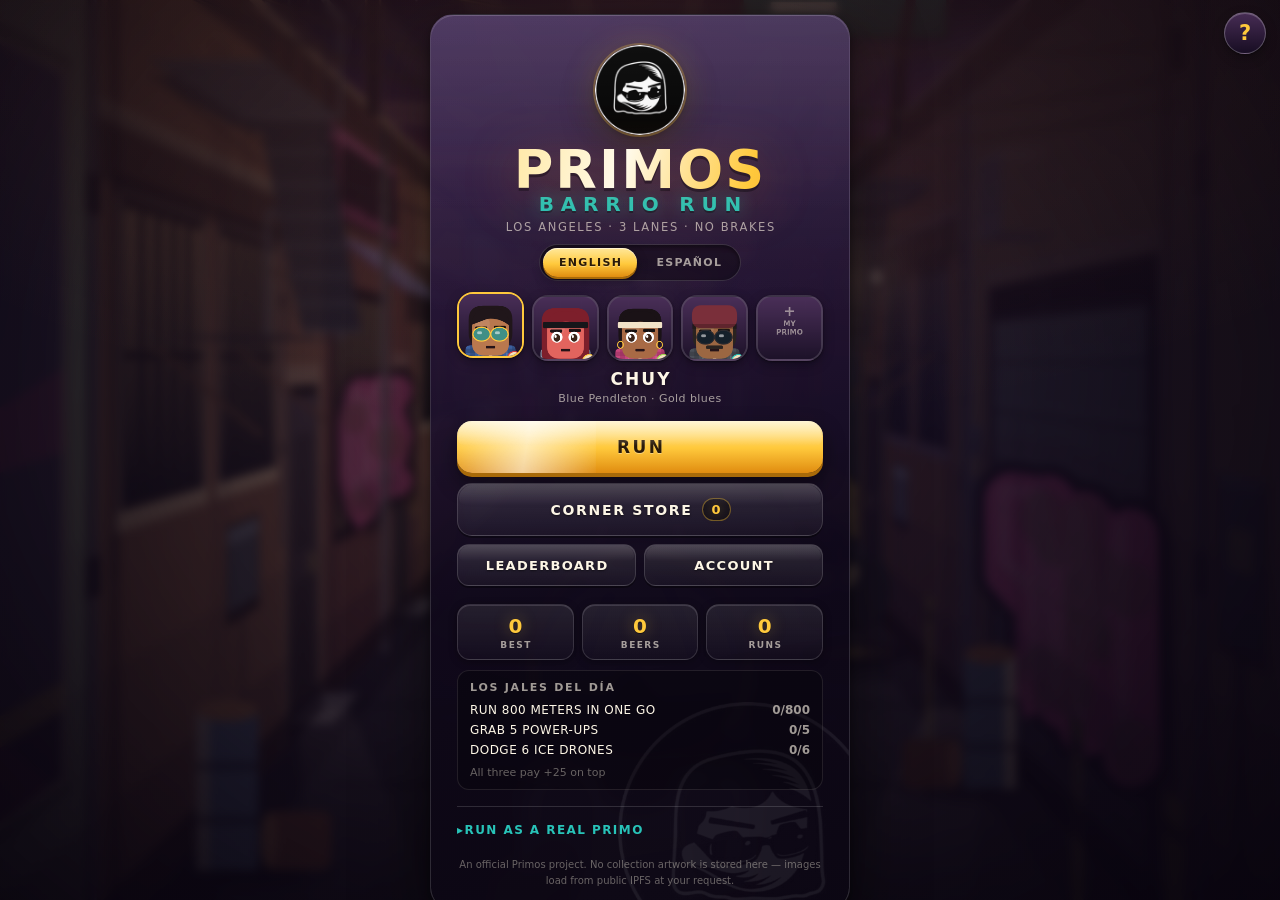
==== commit 7526da81: "meta: promote the share card from summary to summary_large_image The card pointed at the square 512p" ====
--- a/index.html
+++ b/index.html
@@ -15,21 +15,30 @@
 
 <!-- Share cards. Absolute URLs on purpose: Slack, Discord, iMessage and X all
      resolve og:image against their own host, not the page's, so a relative path
-     silently yields no preview at all. -->
+     silently yields no preview at all.
+     The IMAGE stays on the always-warm Pages origin, never the corrupt.solutions
+     proxy: X fetches it exactly once, on a tight timeout, at post time, and a
+     serverless cold start loses that race — after which X caches the imageless
+     card per URL and it is stuck there for days.
+     og:url is the canonical corrupt.solutions path so the card is credited to
+     the branded domain and one URL owns the card identity. -->
 <meta property="og:type" content="website">
 <meta property="og:site_name" content="Primos: Barrio Run">
 <meta property="og:title" content="Primos: Barrio Run">
 <meta property="og:description" content="An endless run through Los Angeles alleyways. Grab chelas, eat tacos, dodge the checkpoints, outrun ICE.">
-<meta property="og:url" content="https://corruptfun.github.io/primos-run/">
-<meta property="og:image" content="https://corruptfun.github.io/primos-run/icon-512.png">
-<meta property="og:image:width" content="512">
-<meta property="og:image:height" content="512">
-<meta property="og:image:alt" content="The Primos mark — a face in shades and a bandana.">
-<meta name="twitter:card" content="summary">
+<meta property="og:url" content="https://corrupt.solutions/games/primos/">
+<!-- A dedicated 1200x630 banner, not the square app icon: at `summary` size the
+     card is a thumbnail beside text, which reads as an afterthought in a feed. -->
+<meta property="og:image" content="https://corruptfun.github.io/primos-run/og-image.png">
+<meta property="og:image:width" content="1200">
+<meta property="og:image:height" content="630">
+<meta property="og:image:alt" content="Primos: Barrio Run — the Primos mark over Los Angeles · 3 lanes · no brakes.">
+<meta name="twitter:card" content="summary_large_image">
 <meta name="twitter:title" content="Primos: Barrio Run">
 <meta name="twitter:description" content="An endless run through Los Angeles alleyways. Grab chelas, eat tacos, dodge the checkpoints, outrun ICE.">
-<meta name="twitter:image" content="https://corruptfun.github.io/primos-run/icon-512.png">
-<link rel="canonical" href="https://corruptfun.github.io/primos-run/">
+<meta name="twitter:image" content="https://corruptfun.github.io/primos-run/og-image.png">
+<meta name="twitter:image:alt" content="Primos: Barrio Run — the Primos mark over Los Angeles · 3 lanes · no brakes.">
+<link rel="canonical" href="https://corrupt.solutions/games/primos/">
 
 <link rel="stylesheet" href="css/style.css">
 </head>
--- a/css/style.css
+++ b/css/style.css
@@ -220,8 +220,26 @@
   margin: 6px 0 2px;
 }
 
-.pager .btn { margin-top: 0; min-height: 38px; }
-.pager .btn:disabled { opacity: 0.35; cursor: default; }
+/* Ghost weight, not gold: gold is the sheet's verb (GO, RUN AS THIS ONE) and
+   turning a page is not it. Two gold squares flanking the range read as two
+   more calls to action and drown the one that matters. */
+.pager .btn {
+  margin-top: 0;
+  min-height: 38px;
+  color: var(--ink);
+  text-shadow: 0 1px 2px rgba(0, 0, 0, 0.5);
+  background: linear-gradient(180deg, rgba(255, 255, 255, 0.12), rgba(255, 255, 255, 0.04));
+  border: 1px solid var(--line);
+  box-shadow: 0 2px 0 rgba(0, 0, 0, 0.35), inset 0 1px 0 rgba(255, 255, 255, 0.14);
+}
+.pager .btn::after { inset: 1px 1px 60%; background: linear-gradient(180deg, rgba(255, 255, 255, 0.14), transparent); }
+.pager .btn::before { display: none; }
+.pager .btn:active,
+.pager .btn.pressed {
+  transform: translateY(2px);
+  box-shadow: 0 0 0 rgba(0, 0, 0, 0.35), inset 0 2px 6px rgba(0, 0, 0, 0.35);
+}
+.pager .btn:disabled { opacity: 0.35; cursor: default; box-shadow: 0 2px 0 rgba(0, 0, 0, 0.35), inset 0 1px 0 rgba(255, 255, 255, 0.14); }
 
 .pager-range {
   text-align: center;
@@ -738,8 +756,14 @@
   background: linear-gradient(180deg, rgba(255, 255, 255, 0.1), rgba(255, 255, 255, 0.03));
   border: 1px solid var(--line);
   box-shadow: inset 0 1px 0 rgba(255, 255, 255, 0.12);
-  font-size: 13px;
-  font-weight: 700;
+  /* Caps like every other control — this was the one sentence-case button in
+     the game, and one lowercase button on an all-caps screen reads as a
+     different, cheaper kind of thing. */
+  font-size: 12px;
+  font-weight: 800;
+  letter-spacing: 0.1em;
+  text-indent: 0.1em;
+  text-transform: uppercase;
   cursor: pointer;
   transition: transform 0.1s var(--ease-out), border-color 0.16s ease;
 }
@@ -885,13 +909,13 @@
 
 #btn-claim:disabled::before { display: none; }
 
+/* Status lines are SPOKEN, not boxed. The rank line on game over set the
+   register — teal, bold, bare — and every inline status follows it: one
+   voice for "here is what just happened", no callout furniture around it. */
 #primo-status:not(:empty) {
   margin-top: 10px;
-  padding: 8px 10px;
-  border-radius: 10px;
-  background: rgba(255, 255, 255, 0.05);
-  border-left: 2px solid var(--teal);
-  color: var(--ink);
+  font-weight: 700;
+  color: var(--teal);
   animation: rise 0.24s var(--ease-out) both;
 }
 
@@ -980,8 +1004,7 @@
   padding: 11px 13px;
   text-align: left;
   border-radius: 14px;
-  border: 1px solid rgba(255, 107, 107, 0.34);
-  border-left: 3px solid var(--red);
+  border: 1px solid rgba(255, 107, 107, 0.4);
   background: linear-gradient(180deg, rgba(255, 107, 107, 0.12), rgba(255, 107, 107, 0.04));
   box-shadow: inset 0 1px 0 rgba(255, 255, 255, 0.08);
 }
@@ -1175,18 +1198,15 @@
 
 #btn-feedback-send { margin-top: 14px; }
 
+/* Same voice as #primo-status — see the note there. */
 #fb-status:not(:empty) {
   margin-top: 12px;
-  padding: 8px 10px;
-  border-radius: 10px;
-  background: rgba(255, 255, 255, 0.05);
-  border-left: 2px solid var(--teal);
-  color: var(--ink);
-  text-align: left;
+  font-weight: 700;
+  color: var(--teal);
   animation: rise 0.24s var(--ease-out) both;
 }
 
-#fb-status.bad:not(:empty) { border-left-color: var(--red); }
+#fb-status.bad:not(:empty) { color: var(--red); }
 
 /* ------------------------------------------------------------- game over */
 
@@ -1427,7 +1447,12 @@
 .shop-list { display: flex; flex-direction: column; gap: 8px; }
 
 /* One shelf row: the goods, what they do, the price. --tone is set per item
-   from the catalog, so a new row needs no new CSS. */
+   from the catalog, so a new row needs no new CSS.
+
+   The item's tone lives on the ICON PLATE (frame + inner glow), not on an
+   accent bar down the row's edge. A border-left stripe is furniture from a
+   different product — an alert box — and it bends around the row's rounded
+   corners besides. The icon is already the thing the tone describes. */
 .shop-item {
   --tone: var(--gold);
   display: flex;
@@ -1437,14 +1462,13 @@
   text-align: left;
   border-radius: 14px;
   border: 1px solid var(--line);
-  border-left: 3px solid var(--tone);
   background: linear-gradient(180deg, rgba(255, 255, 255, 0.07), rgba(255, 255, 255, 0.02));
   box-shadow: var(--lift-1), inset 0 1px 0 rgba(255, 255, 255, 0.1);
   animation: rise 0.28s var(--ease-out) both;
 }
 
 /* Only goods you can actually reach for look alive on the shelf. */
-.shop-item.broke { opacity: 0.62; border-left-color: var(--line-hi); }
+.shop-item.broke { opacity: 0.62; }
 
 .shop-icon {
   flex: 0 0 58px;
@@ -1455,6 +1479,16 @@
   background: linear-gradient(180deg, #33203f, #1a1026);
 }
 
+/* The tone, worn by the goods themselves. color-mix so the catalog's solid
+   hex softens against the glass; where color-mix is unsupported these two
+   declarations drop and the plate keeps its neutral frame above — quieter,
+   never broken. `.broke`'s grayscale filter mutes the tint along with the
+   art, so an unaffordable row dims as one object with no extra rule. */
+.shop-item .shop-icon {
+  border-color: color-mix(in srgb, var(--tone) 52%, transparent);
+  box-shadow: inset 0 0 16px -6px color-mix(in srgb, var(--tone) 55%, transparent);
+}
+
 .shop-item.broke .shop-icon { filter: grayscale(0.6) brightness(0.8); }
 
 .shop-meta { flex: 1; min-width: 0; }
@@ -1499,16 +1533,13 @@
   color: var(--ink-dim);
 }
 
+/* Same voice as #primo-status — see the note there. */
 .shop-note:not(:empty) {
   margin: 14px 0 0;
-  padding: 9px 11px;
   font-size: 11.5px;
+  font-weight: 700;
   line-height: 1.5;
-  text-align: left;
-  border-radius: 10px;
-  border-left: 2px solid var(--teal);
-  background: rgba(255, 255, 255, 0.05);
-  color: var(--ink);
+  color: var(--teal);
   animation: rise 0.24s var(--ease-out) both;
 }
 
@@ -1623,36 +1654,60 @@
   border-top: 1px solid var(--line);
 }
 
-/* --- board tabs --- */
+/* --- board + feedback tabs ---
+
+   The SAME segmented control as the language switch, stretched to the sheet:
+   one recessed well, one gold thumb with the house lip. Two different
+   pick-one controls on one game is one too many — a player who has used
+   ENGLISH/ESPAÑOL has already learned this one. */
 
 .tabs {
   display: flex;
-  gap: 6px;
+  gap: 3px;
   margin-bottom: 12px;
+  padding: 3px;
+  border-radius: 999px;
+  border: 1px solid var(--line);
+  background: rgba(0, 0, 0, 0.34);
+  box-shadow: inset 0 2px 5px rgba(0, 0, 0, 0.42);
 }
 
 .tab {
   flex: 1;
-  padding: 9px 8px;
-  border: 1px solid var(--line);
-  border-radius: 11px;
-  background: rgba(0, 0, 0, 0.28);
+  padding: 8px 10px;
+  border: none;
+  border-radius: 999px;
+  background: transparent;
   color: var(--ink-dim);
   font: inherit;
   font-size: 11px;
-  font-weight: 800;
-  letter-spacing: 0.14em;
+  font-weight: 900;
+  letter-spacing: 0.12em;
+  text-indent: 0.12em;
   cursor: pointer;
-  transition: color 0.16s ease, border-color 0.16s ease, background 0.16s ease;
+  user-select: none;
+  -webkit-user-select: none;
+  touch-action: manipulation;
+  transition:
+    color 0.16s ease,
+    background 0.22s var(--ease-out),
+    box-shadow 0.22s var(--ease-out),
+    transform 0.09s var(--ease-out);
 }
 
 .tab:hover { color: var(--ink); }
-.tab:focus-visible { outline: 2px solid var(--teal); outline-offset: 2px; }
+.tab:active,
+.tab.pressed { transform: translateY(1px); }
+.tab:focus-visible { outline: 2px solid rgba(255, 255, 255, 0.75); outline-offset: 2px; }
 
 .tab.on {
-  color: #2a1a06;
-  border-color: transparent;
+  color: #2a1a08;
+  text-shadow: 0 1px 0 rgba(255, 255, 255, 0.35);
   background: linear-gradient(180deg, var(--gold-hi), var(--gold) 55%, var(--gold-lo));
+  box-shadow:
+    0 2px 0 var(--gold-deep),
+    var(--lift-1),
+    inset 0 1px 0 rgba(255, 255, 255, 0.55);
 }
 
 /* Which board you are looking at. Without it a daily board reads as a broken
@@ -1732,13 +1787,15 @@
 .board li.you .n { font-weight: 800; }
 
 /* Pinned own-rank readout, for when you are outside the top rows — otherwise
-   the board is a wall of strangers and says nothing about you. */
+   the board is a wall of strangers and says nothing about you. Dressed
+   EXACTLY like `.board li.you` above: "you" is one visual word on this
+   screen, whether your row is in the list or summarised under it. */
 .board-me {
   margin: 10px 0 0;
   padding: 9px 10px;
   border-radius: 10px;
-  background: rgba(255, 201, 60, 0.11);
-  border-left: 2px solid var(--gold);
+  background: rgba(255, 201, 60, 0.13);
+  box-shadow: inset 0 0 0 1px rgba(255, 201, 60, 0.34);
   font-size: 12px;
   font-weight: 700;
   color: var(--ink);
@@ -1791,17 +1848,15 @@
 
 .backup-out.hidden { display: none; }
 
+/* Same voice as #primo-status — see the note there. */
 #acct-status:not(:empty) {
   margin-top: 12px;
-  padding: 8px 10px;
-  border-radius: 10px;
-  background: rgba(255, 255, 255, 0.05);
-  border-left: 2px solid var(--teal);
-  color: var(--ink);
+  font-weight: 700;
+  color: var(--teal);
   animation: rise 0.24s var(--ease-out) both;
 }
 
-#acct-status.bad:not(:empty) { border-left-color: var(--red); }
+#acct-status.bad:not(:empty) { color: var(--red); }
 
 /* ------------------------------------------------- the continue mark
 
@@ -1905,10 +1960,11 @@
   bottom: calc(var(--safe-b) + 18px + var(--toast-lift, 0px));
   z-index: 90;
   max-width: min(360px, calc(100vw - 28px));
-  padding: 11px 16px;
-  border-radius: 14px;
+  /* A pill, like the wallet chip and the language switch — the round ends
+     want a touch more side padding than the old rounded box did. */
+  padding: 11px 19px;
+  border-radius: 999px;
   border: 1px solid var(--line-hi);
-  border-left: 3px solid var(--teal);
   background: rgba(18, 10, 28, 0.96);
   backdrop-filter: blur(6px);
   -webkit-backdrop-filter: blur(6px);
@@ -1927,9 +1983,14 @@
 
 #ui-toast.show { opacity: 1; transform: translateY(0); }
 
-/* Same teal/red split the inline #acct-status uses — one language for "that
-   worked" and "that did not". */
-#ui-toast.bad { border-left-color: var(--red); }
+/* A confirmation is a quiet dark pill; only FAILURE changes its clothes —
+   the same red-tinted card the help sheet's warning wears, so "that did not
+   work" and "this will get you caught" are one colour, one surface. */
+#ui-toast.bad {
+  border-color: rgba(255, 107, 107, 0.55);
+  background: linear-gradient(180deg, rgba(255, 107, 107, 0.16), rgba(255, 107, 107, 0.07)),
+    rgba(18, 10, 28, 0.96);
+}
 
 /* ------------------------------------------------------------------ el fit */
 /* The gear half of la tiendita shares .shop-item wholesale; these are only
@@ -1944,9 +2005,10 @@
   text-transform: uppercase;
 }
 
-/* Owned reads as settled, not dead: full opacity (unlike .broke), tone bar
-   lit, and the button carries the WEAR/TAKE OFF verb instead of a price. */
-.shop-item.owned { border-left-color: var(--tone, var(--gold)); }
+/* Owned reads as settled, not dead: full opacity (unlike .broke), a faint
+   gold edge — the same "yours" tint the racha chip and your board row wear —
+   and the button carries the WEAR/TAKE OFF verb instead of a price. */
+.shop-item.owned { border-color: rgba(255, 201, 60, 0.3); }
 .shop-item.owned .shop-name::after {
   content: ' ✓';
   color: var(--lime);
@@ -1969,6 +2031,10 @@
   font-size: 12px;
 }
 .racha-chip b { color: var(--gold); letter-spacing: 0.08em; white-space: nowrap; }
+/* The count and the word are separate spans and the i18n swap rewrites the
+   word's textContent, which eats the leading space the markup carried — "4LA
+   RACHA". The gap lives here in CSS where no translation can lose it. */
+#racha-len { margin-right: 0.34em; }
 .racha-chip .racha-note { color: var(--ink-dim); font-size: 11px; line-height: 1.35; }
 
 /* At risk: the border warms up and the flame does one slow breath. Loss
@@ -2005,7 +2071,10 @@
 }
 .jale-row .jale-name { color: var(--ink); letter-spacing: 0.04em; }
 .jale-row .jale-prog { color: var(--ink-dim); font-weight: 700; white-space: nowrap; }
-.jale-row.done .jale-name { color: var(--ink-faint); text-decoration: line-through; }
+/* Done wears the check the shop's owned rows wear — one mark for "settled"
+   everywhere. Strikethrough is how a to-do list talks, not a game. */
+.jale-row.done .jale-name { color: var(--ink-faint); }
+.jale-row.done .jale-name::before { content: '✓ '; color: var(--lime); font-weight: 800; }
 .jale-row.done .jale-prog { color: var(--lime); }
 .jales-sweep {
   margin: 6px 0 2px;
@@ -2015,20 +2084,22 @@
 .jales-sweep.done { color: var(--lime); }
 
 /* The game-over payout lines. Gold for money, one row per thing that landed —
-   the sheet is where "one more run" gets decided, so these are loud. */
+   the sheet is where "one more run" gets decided, so these are loud. Same
+   tinted card the racha chip wears on the menu: the promise up there and the
+   payout down here are the same object in the same clothes. */
 .over-bonos { margin: 10px 0 2px; display: grid; gap: 5px; }
 .over-bono {
   display: flex;
   align-items: baseline;
   justify-content: space-between;
   gap: 10px;
-  padding: 6px 10px;
-  border-radius: 10px;
+  padding: 6px 11px;
+  border-radius: 11px;
   background: rgba(255, 201, 60, 0.10);
-  border-left: 3px solid var(--gold);
+  border: 1px solid rgba(255, 201, 60, 0.28);
   font-size: 12px;
 }
 .over-bono span { color: var(--ink); letter-spacing: 0.04em; }
 .over-bono b { color: var(--gold); }
-.over-bono.sweep { border-left-color: var(--teal); }
+.over-bono.sweep { border-color: rgba(40, 195, 184, 0.36); background: rgba(40, 195, 184, 0.09); }
 .over-bono.sweep b { color: var(--teal); }
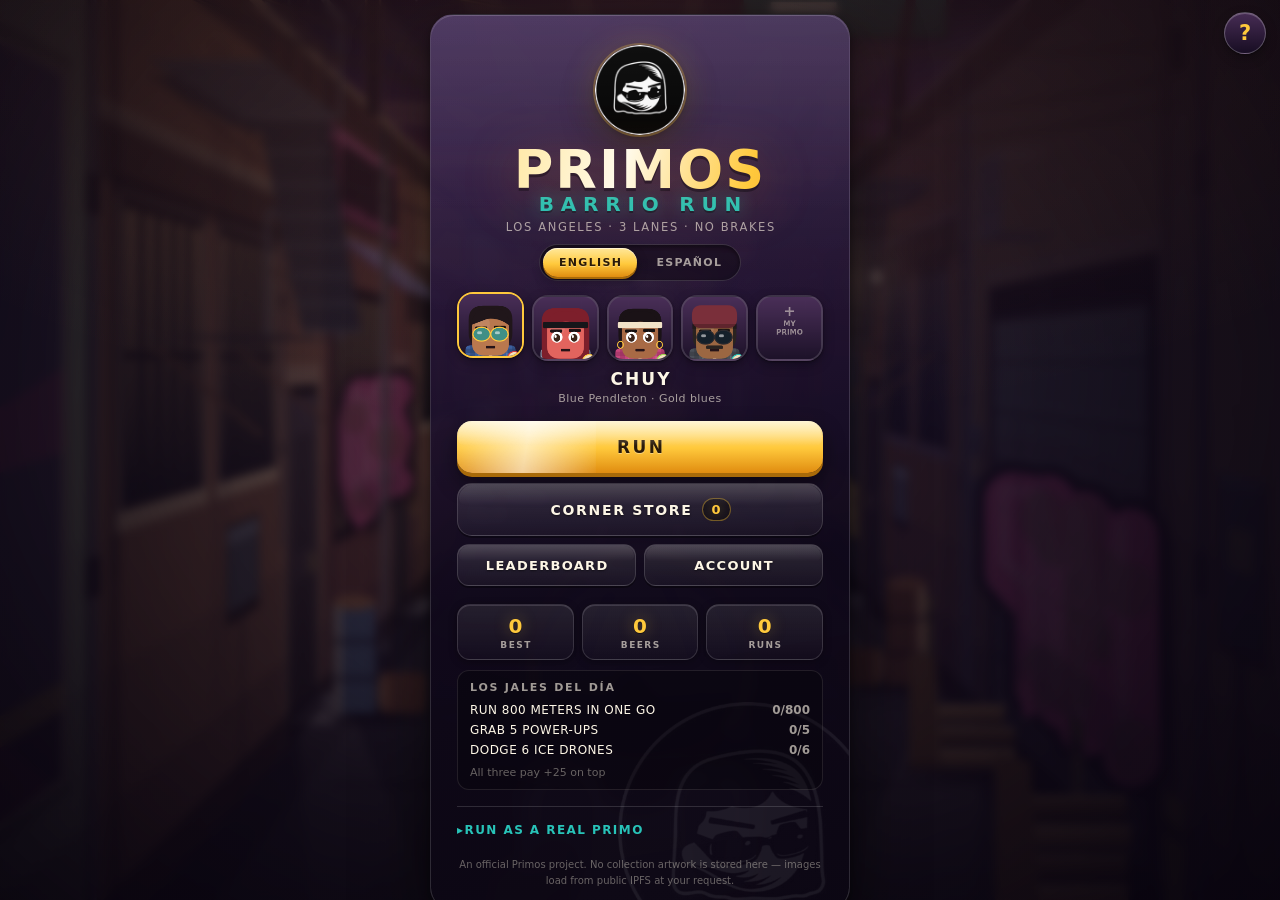
==== commit a8202f9c: "Holders only: a Solana wallet gate, verified server-side, shipped switched off Hold a Primo in your " ====
--- a/index.html
+++ b/index.html
@@ -396,6 +396,25 @@
     </div>
   </section>
 
+  <!-- ---------------------------------------------------------- the gate -->
+  <!-- Holders only. Shown INSTEAD of the menu when js/gate-config.js is on and
+       this device has no unexpired pass; the whole section is inert (and never
+       shown) on the dormant build, which is how the game ships. -->
+  <section id="screen-gate" class="screen hidden">
+    <div class="sheet">
+      <h2 data-i18n="gate.title">HOLDERS ONLY</h2>
+      <p class="hint" data-i18n="gate.copy"></p>
+      <div id="gate-wallets" class="gate-wallets"></div>
+      <p class="hint" id="gate-status"></p>
+      <!-- Shown only when no Solana wallet is injected at all: a list of
+           buttons that do nothing is a worse answer than naming the problem. -->
+      <div id="gate-none" class="hidden">
+        <p class="hint" data-i18n="gate.noWallet"></p>
+      </div>
+      <button class="btn btn-ghost hidden" id="btn-gate-retry" data-i18n="gate.retry">TRY AGAIN</button>
+    </div>
+  </section>
+
   <!-- ------------------------------------------------------- the account -->
   <!-- Sign-in, runner name and device backup. The backup block works with no
        account at all, so this screen is useful even before the cloud is
--- a/css/style.css
+++ b/css/style.css
@@ -2103,3 +2103,17 @@
 .over-bono b { color: var(--gold); }
 .over-bono.sweep { border-color: rgba(40, 195, 184, 0.36); background: rgba(40, 195, 184, 0.09); }
 .over-bono.sweep b { color: var(--teal); }
+
+
+/* ------------------------------------------------------------ the NFT gate */
+/* Wallet buttons stack like any other sheet's controls. No new container type:
+   the three the interface owns (recessed well, tinted card, pill) already cover
+   this, and the status line is SPOKEN — bold teal, red under .bad — in the same
+   register as #acct-status and #primo-status. See CLAUDE.md. */
+.gate-wallets {
+  display: flex;
+  flex-direction: column;
+  gap: 10px;
+  margin: 14px 0 10px;
+}
+.gate-wallets:empty { margin: 0; }
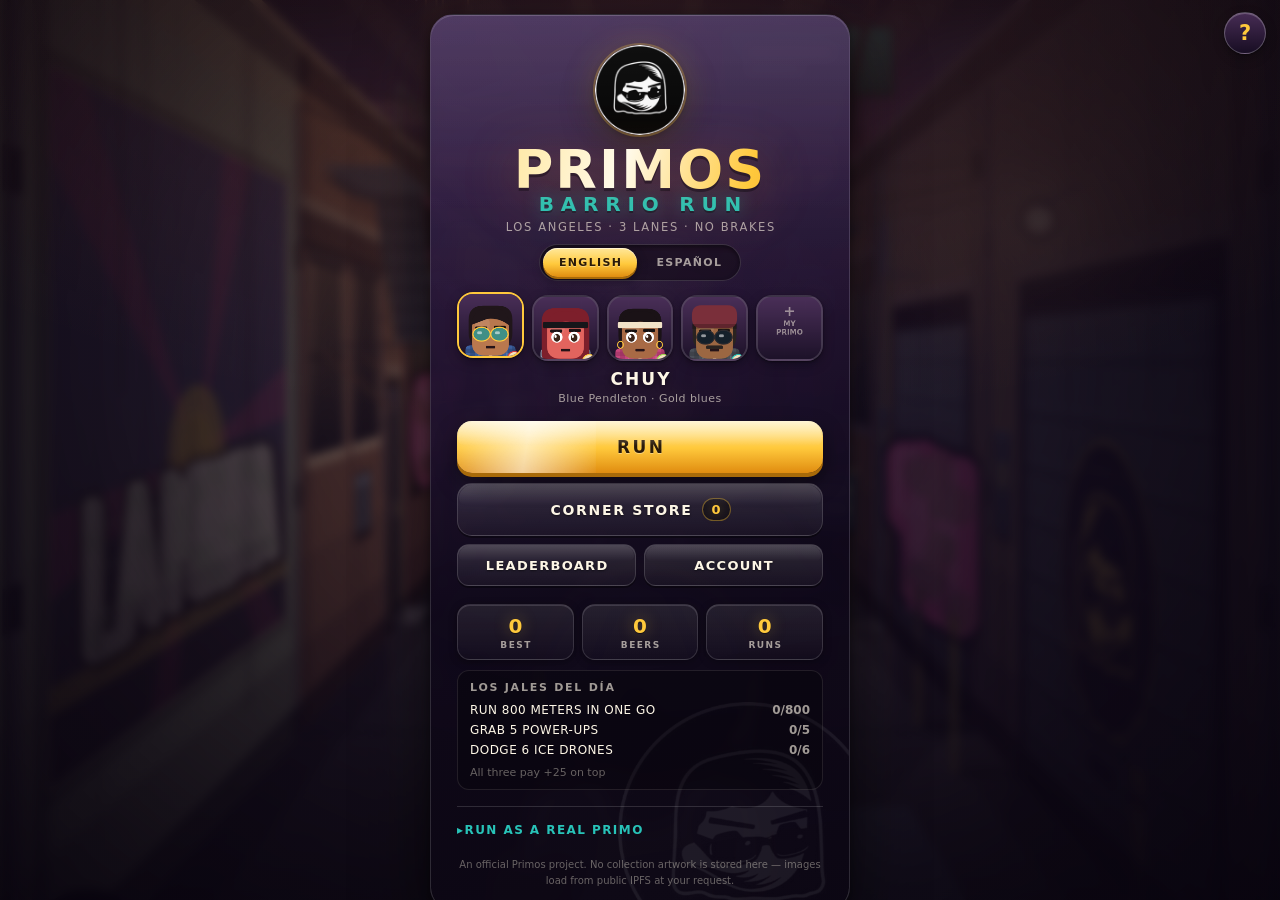
==== commit d79cfeee: "A handle on the inside: the wallet gets a panel, your Primos get a row The gate shipped able to prov" ====
--- a/index.html
+++ b/index.html
@@ -374,6 +374,17 @@
                data-i18n-ph="browse.jumpPh" placeholder="Jump to #" spellcheck="false">
         <button class="btn btn-small" id="btn-browse-jump" data-i18n="browse.jump">GO</button>
       </div>
+      <!-- YOURS. The gate already proves WHICH Primos are in the wallet, and
+           until this row existed nothing ever showed them: the ones you own sat
+           unlocked among 3,069 locked tiles, reachable only by already knowing
+           the number. Tapping one picks it AND pages the grid to it, so the
+           selection happens in view rather than off-screen. Empty and hidden
+           when the gate is off — with no gate every Primo is yours to wear, and
+           a "YOURS" row listing 3,069 of them says nothing. -->
+      <div class="yours-row hidden" id="browse-yours">
+        <p class="yours-label" id="browse-yours-label"></p>
+        <div class="yours-pills" id="browse-yours-pills"></div>
+      </div>
       <div class="primo-grid" id="browse-grid"></div>
       <!-- A page at a time, not one 3,069-tile scroll. See the header of
            js/primo-browser.js for what that cost on a real phone. -->
@@ -425,6 +436,19 @@
 
       <div id="acct-auth"></div>
 
+      <!-- The wallet, when the gate is on. gate.js exported holder() and
+           clearPass() from the first commit and NOTHING ever called either, so a
+           player who connected could not see which wallet they were in as, when
+           the pass expired, or how to leave — a door with no handle on the
+           inside. Hidden entirely when the gate is off, like #acct-invite is
+           without the cloud: there is nothing honest to show. -->
+      <div id="acct-wallet" class="hidden">
+        <p class="sec sep" data-i18n="gate.acctTitle">Wallet</p>
+        <p class="hint" id="acct-wallet-copy"></p>
+        <button class="btn btn-ghost btn-small wide" id="btn-wallet-out"
+                data-i18n="gate.acctDisconnect">DISCONNECT WALLET</button>
+      </div>
+
       <div id="acct-name" class="hidden">
         <p class="sec" data-i18n="acct.nameTitle">Runner name</p>
         <p class="hint" id="name-copy"></p>
--- a/css/style.css
+++ b/css/style.css
@@ -2117,3 +2117,66 @@
   margin: 14px 0 10px;
 }
 .gate-wallets:empty { margin: 0; }
+
+/* A Primo somebody else holds. Dimmed and desaturated rather than hidden — the
+   browser stays a shop window for the whole collection (same reasoning as the
+   leaderboard's open read policy), it just will not let you wear one that is
+   not yours. Muted the same way .broke greys out an item you cannot afford. */
+.primo-tile.locked {
+  filter: grayscale(1);
+  opacity: 0.42;
+  cursor: not-allowed;
+}
+
+/* YOURS — the Primos actually in the wallet, above a grid of 3,069 that are
+   mostly not. Gold because gold is this interface's word for "yours" (the racha
+   chip, the payout rows, .board-me), and a TINTED CARD rather than an accent bar
+   for the reason the v18 pass stripped all nine of those. */
+.yours-row {
+  margin: 0 0 10px;
+  padding: 9px 11px;
+  border-radius: 12px;
+  background: rgba(255, 201, 60, 0.10);
+  border: 1px solid rgba(255, 201, 60, 0.28);
+}
+.yours-label {
+  margin: 0 0 7px;
+  color: var(--gold);
+  font-size: 11px;
+  font-weight: 700;
+  letter-spacing: 0.08em;
+}
+/* Wraps rather than scrolls. A wallet holding thirty Primos should grow the
+   card downward, not hide two thirds of them behind a gesture with no affordance
+   — the whole point of the row is that you can see what is yours at a glance. */
+.yours-pills {
+  display: flex;
+  flex-wrap: wrap;
+  gap: 6px;
+}
+.yours-pill {
+  appearance: none;
+  -webkit-appearance: none;
+  margin: 0;
+  padding: 6px 11px;
+  border-radius: 999px;
+  border: 1px solid rgba(255, 201, 60, 0.45);
+  background: rgba(255, 201, 60, 0.14);
+  color: var(--gold);
+  font: inherit;
+  font-size: 12px;
+  font-weight: 700;
+  letter-spacing: 0.04em;
+  cursor: pointer;
+  transition: transform 90ms ease, background 120ms ease;
+}
+.yours-pill:hover { background: rgba(255, 201, 60, 0.22); }
+/* ⚠ ONE rule for both, per the ui-feedback contract: iOS Safari withholds
+   :active inside a scrolling .screen until it knows the touch is not a scroll,
+   so .pressed is the only one that fires on a phone. Splitting them is how the
+   two presses drift. */
+.yours-pill:active,
+.yours-pill.pressed {
+  transform: translateY(1px) scale(0.97);
+  background: rgba(255, 201, 60, 0.30);
+}
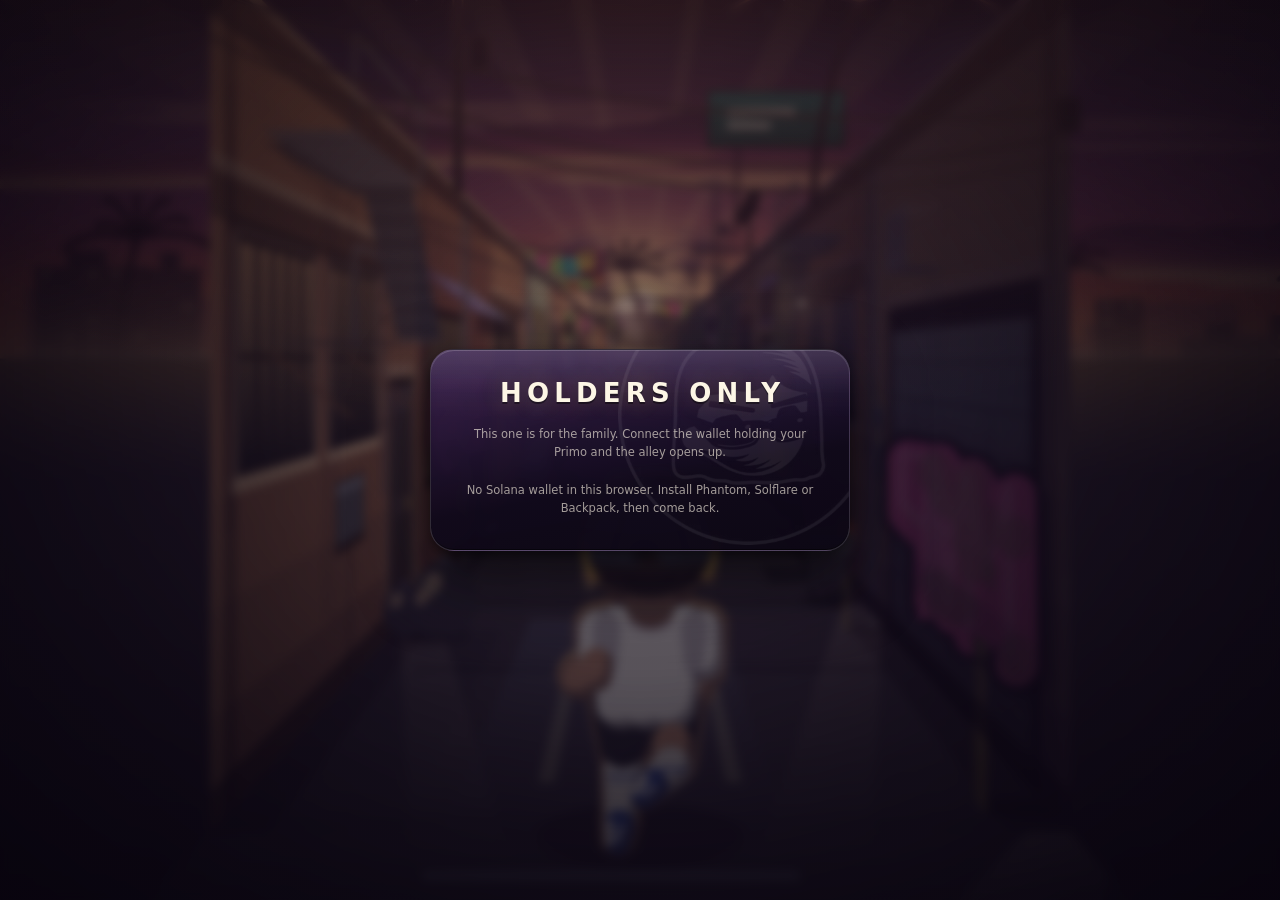
==== commit c6e2d985: "Sign in the wallet, come back to the app: the gate stops fighting the home screen Turning the gate o" ====
--- a/index.html
+++ b/index.html
@@ -414,15 +414,25 @@
   <section id="screen-gate" class="screen hidden">
     <div class="sheet">
       <h2 data-i18n="gate.title">HOLDERS ONLY</h2>
-      <p class="hint" data-i18n="gate.copy"></p>
+      <!-- Written by paintGate(), not by the i18n sweep: the sentence depends on
+           whether this device has a wallet in the page or in another app, and
+           those need different instructions. data-i18n stays off it for that
+           reason — the sweep would put the desktop copy back on a phone. -->
+      <p class="hint" id="gate-copy"></p>
       <div id="gate-wallets" class="gate-wallets"></div>
       <p class="hint" id="gate-status"></p>
-      <!-- Shown only when no Solana wallet is injected at all: a list of
-           buttons that do nothing is a worse answer than naming the problem. -->
+      <!-- Shown only when no wallet can be reached AT ALL — nothing injected and
+           no handoff available, i.e. a desktop with no extension. On a phone
+           this sentence is simply false: the wallet is not in the browser
+           because it never is, it is in the app next door. -->
       <div id="gate-none" class="hidden">
         <p class="hint" data-i18n="gate.noWallet"></p>
       </div>
       <button class="btn btn-ghost hidden" id="btn-gate-retry" data-i18n="gate.retry">TRY AGAIN</button>
+      <!-- Only while a handoff is in flight. A player who tapped through to a
+           wallet and changed their mind is otherwise stuck watching a status
+           line until the challenge times out. -->
+      <button class="btn btn-ghost hidden" id="btn-gate-cancel" data-i18n="gate.handoffCancel">START OVER</button>
     </div>
   </section>
 
--- a/css/style.css
+++ b/css/style.css
@@ -2118,6 +2118,19 @@
 }
 .gate-wallets:empty { margin: 0; }
 
+/* The mobile handoff's control is a REAL ANCHOR wearing .btn, and that is not a
+   markup preference. iOS hands an https URL to an installed app only when the
+   navigation comes from a genuine link activation — a location.href assigned
+   from script after an await has already lost the user gesture, and the OS opens
+   the WEBSITE instead, dropping the player on phantom.app rather than in
+   Phantom. So the element has to be a link, and a link needs the three
+   properties a <button> gets for free. */
+a.btn {
+  box-sizing: border-box;
+  text-align: center;
+  text-decoration: none;
+}
+
 /* A Primo somebody else holds. Dimmed and desaturated rather than hidden — the
    browser stays a shop window for the whole collection (same reasoning as the
    leaderboard's open read policy), it just will not let you wear one that is
